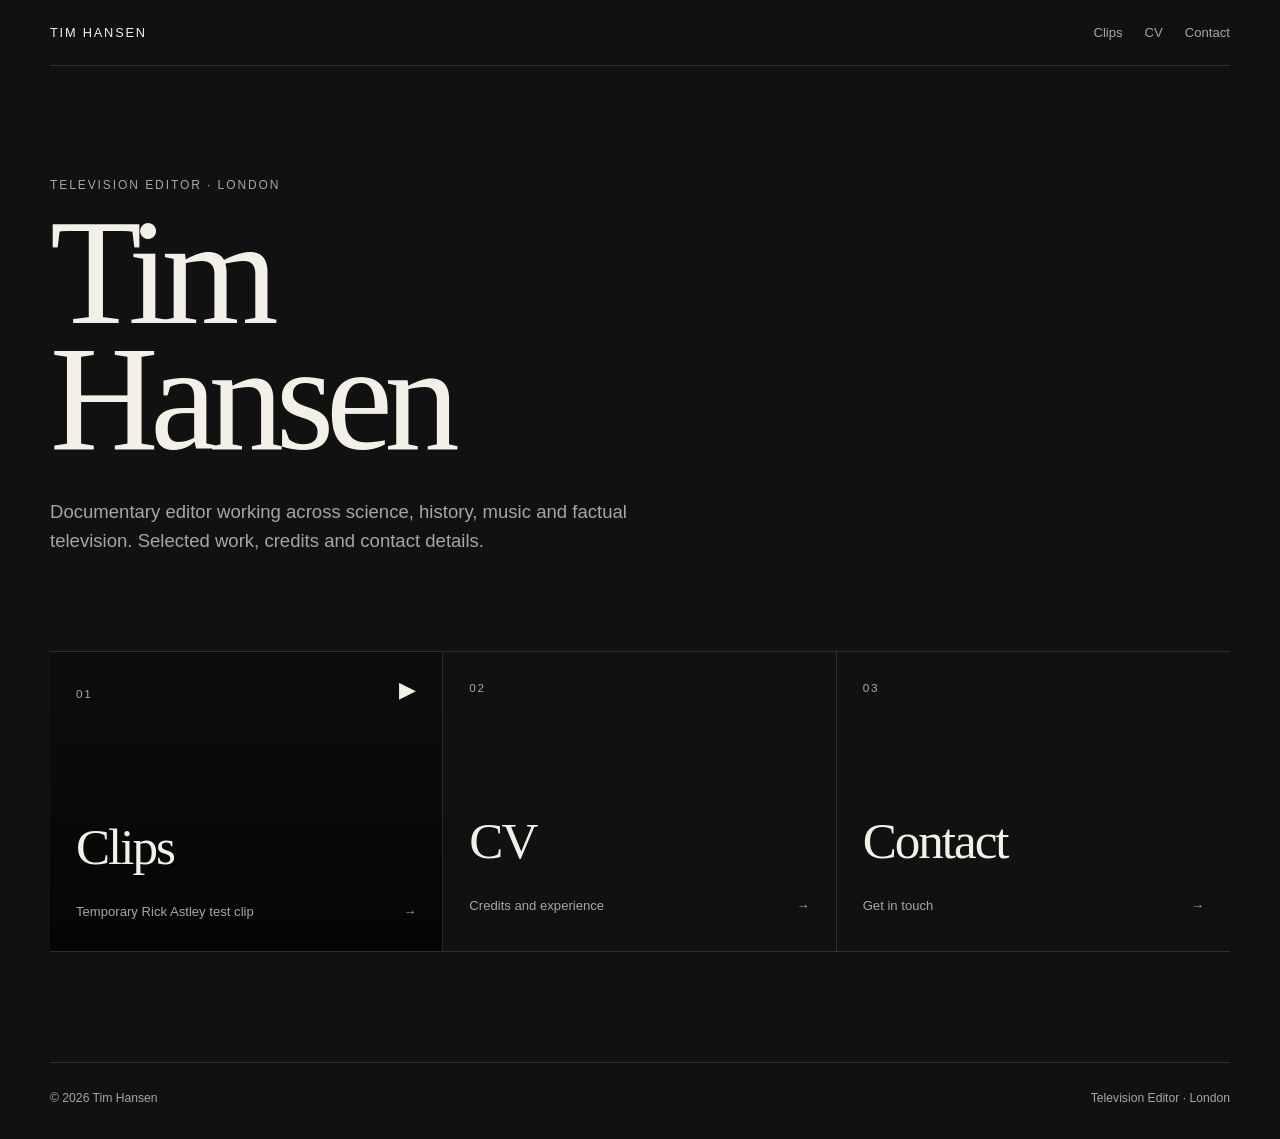
==== index.html @ 579dc51a "Update index.html" ====
<!DOCTYPE html>
<html lang="en">
<head>
  <meta charset="UTF-8" />
  <meta name="viewport" content="width=device-width, initial-scale=1.0" />
  <meta name="description" content="Tim Hansen — Television Editor based in London." />
  <title>Tim Hansen — Television Editor</title>

  <style>
    :root {
      --bg: #111;
      --panel: #171717;
      --text: #f3f0e8;
      --muted: #a9a69f;
      --line: rgba(255, 255, 255, 0.13);
      --width: 1180px;
    }

    * { box-sizing: border-box; }

    body {
      margin: 0;
      min-height: 100vh;
      background: var(--bg);
      color: var(--text);
      font-family: Arial, Helvetica, sans-serif;
      -webkit-font-smoothing: antialiased;
    }

    body.modal-open { overflow: hidden; }

    a,
    button {
      color: inherit;
      font: inherit;
    }

    .shell {
      width: min(calc(100% - 40px), var(--width));
      margin: 0 auto;
    }

    .header {
      display: flex;
      justify-content: space-between;
      align-items: center;
      padding: 25px 0;
      border-bottom: 1px solid var(--line);
    }

    .brand,
    .header a {
      text-decoration: none;
    }

    .brand {
      font-size: 0.8rem;
      letter-spacing: 0.14em;
      text-transform: uppercase;
    }

    .header-nav {
      display: flex;
      gap: 22px;
      color: var(--muted);
      font-size: 0.82rem;
    }

    .header-nav button {
      padding: 0;
      border: 0;
      background: transparent;
      color: inherit;
      cursor: pointer;
    }

    .header-nav a:hover,
    .header-nav button:hover {
      color: var(--text);
    }

    .hero {
      padding: 112px 0 95px;
    }

    .eyebrow {
      margin: 0 0 18px;
      color: var(--muted);
      font-size: 0.75rem;
      letter-spacing: 0.16em;
      text-transform: uppercase;
    }

    h1 {
      margin: 0;
      max-width: 950px;
      font-family: Georgia, "Times New Roman", serif;
      font-size: clamp(4.5rem, 12vw, 9.4rem);
      font-weight: 400;
      line-height: 0.84;
      letter-spacing: -0.055em;
    }

    .intro {
      max-width: 650px;
      margin: 34px 0 0;
      color: var(--muted);
      font-size: clamp(1rem, 1.45vw, 1.18rem);
      line-height: 1.6;
    }

    .cards {
      display: grid;
      grid-template-columns: repeat(3, minmax(0, 1fr));
      border-top: 1px solid var(--line);
      margin-bottom: 110px;
    }

    .card {
      display: block;
      width: 100%;
      min-height: 300px;
      padding: 26px;
      border: 0;
      border-right: 1px solid var(--line);
      border-bottom: 1px solid var(--line);
      background: transparent;
      color: var(--text);
      cursor: pointer;
      text-align: left;
      text-decoration: none;
      transition: background 0.18s ease;
    }

    .card:last-child { border-right: 0; }
    .card:hover { background: var(--panel); }

    .clip-card {
      position: relative;
      overflow: hidden;
      background:
        linear-gradient(rgba(0,0,0,.22), rgba(0,0,0,.72)),
        url("https://img.youtube.com/vi/dQw4w9WgXcQ/hqdefault.jpg") center/cover no-repeat;
    }

    .clip-card::after {
      content: "▶";
      position: absolute;
      top: 24px;
      right: 26px;
      font-size: 1.4rem;
    }

    .card-number {
      position: relative;
      z-index: 1;
      color: var(--muted);
      font-size: 0.74rem;
      letter-spacing: 0.14em;
    }

    .card-title {
      position: relative;
      z-index: 1;
      display: block;
      margin-top: 115px;
      font-family: Georgia, "Times New Roman", serif;
      font-size: clamp(2rem, 4vw, 3.5rem);
      font-weight: 400;
      letter-spacing: -0.04em;
    }

    .card-meta {
      position: relative;
      z-index: 1;
      display: flex;
      justify-content: space-between;
      gap: 20px;
      margin-top: 28px;
      color: var(--muted);
      font-size: 0.82rem;
    }

    .arrow { transition: transform 0.18s ease; }
    .card:hover .arrow { transform: translateX(5px); }

    .footer {
      display: flex;
      justify-content: space-between;
      gap: 20px;
      padding: 28px 0 34px;
      border-top: 1px solid var(--line);
      color: var(--muted);
      font-size: 0.76rem;
    }

    .video-modal {
      position: fixed;
      inset: 0;
      z-index: 9999;
      display: grid;
      place-items: center;
      padding: 26px;
      background: rgba(0, 0, 0, 0.94);
      opacity: 0;
      visibility: hidden;
      pointer-events: none;
      transition: opacity 0.22s ease, visibility 0.22s ease;
    }

    .video-modal.is-open {
      opacity: 1;
      visibility: visible;
      pointer-events: auto;
    }

    .video-modal__inner {
      width: min(1100px, 100%);
      transform: translateY(14px) scale(0.985);
      transition: transform 0.22s ease;
    }

    .video-modal.is-open .video-modal__inner {
      transform: translateY(0) scale(1);
    }

    .modal-bar {
      display: flex;
      justify-content: space-between;
      align-items: center;
      gap: 20px;
      margin-bottom: 14px;
    }

    .modal-title {
      margin: 0;
      font-size: 0.82rem;
      font-weight: 400;
      letter-spacing: 0.09em;
      text-transform: uppercase;
    }

    .modal-close {
      border: 0;
      background: transparent;
      color: var(--text);
      cursor: pointer;
      font-size: 0.82rem;
    }

    .video-frame {
      position: relative;
      width: 100%;
      aspect-ratio: 16 / 9;
      overflow: hidden;
      background: #000;
    }

    .video-frame iframe {
      position: absolute;
      inset: 0;
      width: 100%;
      height: 100%;
      border: 0;
    }

    @media (max-width: 760px) {
      .hero { padding: 82px 0 72px; }
      .cards { grid-template-columns: 1fr; }
      .card,
      .card:last-child { border-right: 0; }
      .card { min-height: 240px; }
      .card-title { margin-top: 72px; }
    }

    @media (max-width: 520px) {
      .shell { width: min(calc(100% - 28px), var(--width)); }
      .header { align-items: flex-start; }
      .header-nav { gap: 14px; }
      .footer { display: block; }
      .footer span:last-child {
        display: block;
        margin-top: 8px;
      }
      .video-modal { padding: 14px; }
    }
  </style>
</head>

<body>
  <div class="shell">
    <header class="header">
      <a class="brand" href="index.html">Tim Hansen</a>

      <nav class="header-nav" aria-label="Primary navigation">
        <button class="js-open-video" type="button">Clips</button>
        <a href="Editor_Tim_Hansen_CV_JUL2026" target="_blank" rel="noopener">CV</a>
        <a href="mailto:hello@timhansen.co.uk">Contact</a>
      </nav>
    </header>

    <main>
      <section class="hero">
        <p class="eyebrow">Television Editor · London</p>
        <h1>Tim<br>Hansen</h1>
        <p class="intro">
          Documentary editor working across science, history, music and factual television.
          Selected work, credits and contact details.
        </p>
      </section>

      <section class="cards" aria-label="Portfolio navigation">
        <button class="card clip-card js-open-video" type="button">
          <span class="card-number">01</span>
          <span class="card-title">Clips</span>
          <span class="card-meta">
            <span>Temporary Rick Astley test clip</span>
            <span class="arrow" aria-hidden="true">→</span>
          </span>
        </button>

        <a
          class="card"
          href="Editor_Tim_Hansen_CV_JUL2026"
          target="_blank"
          rel="noopener"
        >
          <span class="card-number">02</span>
          <span class="card-title">CV</span>
          <span class="card-meta">
            <span>Credits and experience</span>
            <span class="arrow" aria-hidden="true">→</span>
          </span>
        </a>

        <a class="card" href="mailto:hello@timhansen.co.uk">
          <span class="card-number">03</span>
          <span class="card-title">Contact</span>
          <span class="card-meta">
            <span>Get in touch</span>
            <span class="arrow" aria-hidden="true">→</span>
          </span>
        </a>
      </section>
    </main>

    <footer class="footer">
      <span>© <span id="year"></span> Tim Hansen</span>
      <span>Television Editor · London</span>
    </footer>
  </div>

  <div
    class="video-modal"
    id="video-modal"
    role="dialog"
    aria-modal="true"
    aria-labelledby="video-modal-title"
    aria-hidden="true"
  >
    <div class="video-modal__inner">
      <div class="modal-bar">
        <p class="modal-title" id="video-modal-title">Temporary Rick Astley test clip</p>
        <button class="modal-close" id="modal-close" type="button">Close ×</button>
      </div>

      <div class="video-frame" id="video-frame"></div>
    </div>
  </div>

  <script>
    const modal = document.getElementById("video-modal");
    const videoFrame = document.getElementById("video-frame");
    const closeButton = document.getElementById("modal-close");
    const openButtons = document.querySelectorAll(".js-open-video");

    function openVideo() {
      videoFrame.innerHTML = `
        <iframe
          src="https://www.youtube.com/embed/dQw4w9WgXcQ?autoplay=1&rel=0"
          title="Temporary Rick Astley test clip"
          allow="accelerometer; autoplay; clipboard-write; encrypted-media; gyroscope; picture-in-picture; web-share"
          allowfullscreen>
        </iframe>
      `;

      modal.classList.add("is-open");
      modal.setAttribute("aria-hidden", "false");
      document.body.classList.add("modal-open");
    }

    function closeVideo() {
      modal.classList.remove("is-open");
      modal.setAttribute("aria-hidden", "true");
      document.body.classList.remove("modal-open");
      videoFrame.innerHTML = "";
    }

    openButtons.forEach((button) => {
      button.addEventListener("click", openVideo);
    });

    closeButton.addEventListener("click", closeVideo);

    modal.addEventListener("click", (event) => {
      if (event.target === modal) {
        closeVideo();
      }
    });

    document.addEventListener("keydown", (event) => {
      if (event.key === "Escape") {
        closeVideo();
      }
    });

    document.getElementById("year").textContent = new Date().getFullYear();
  </script>
</body>
</html>
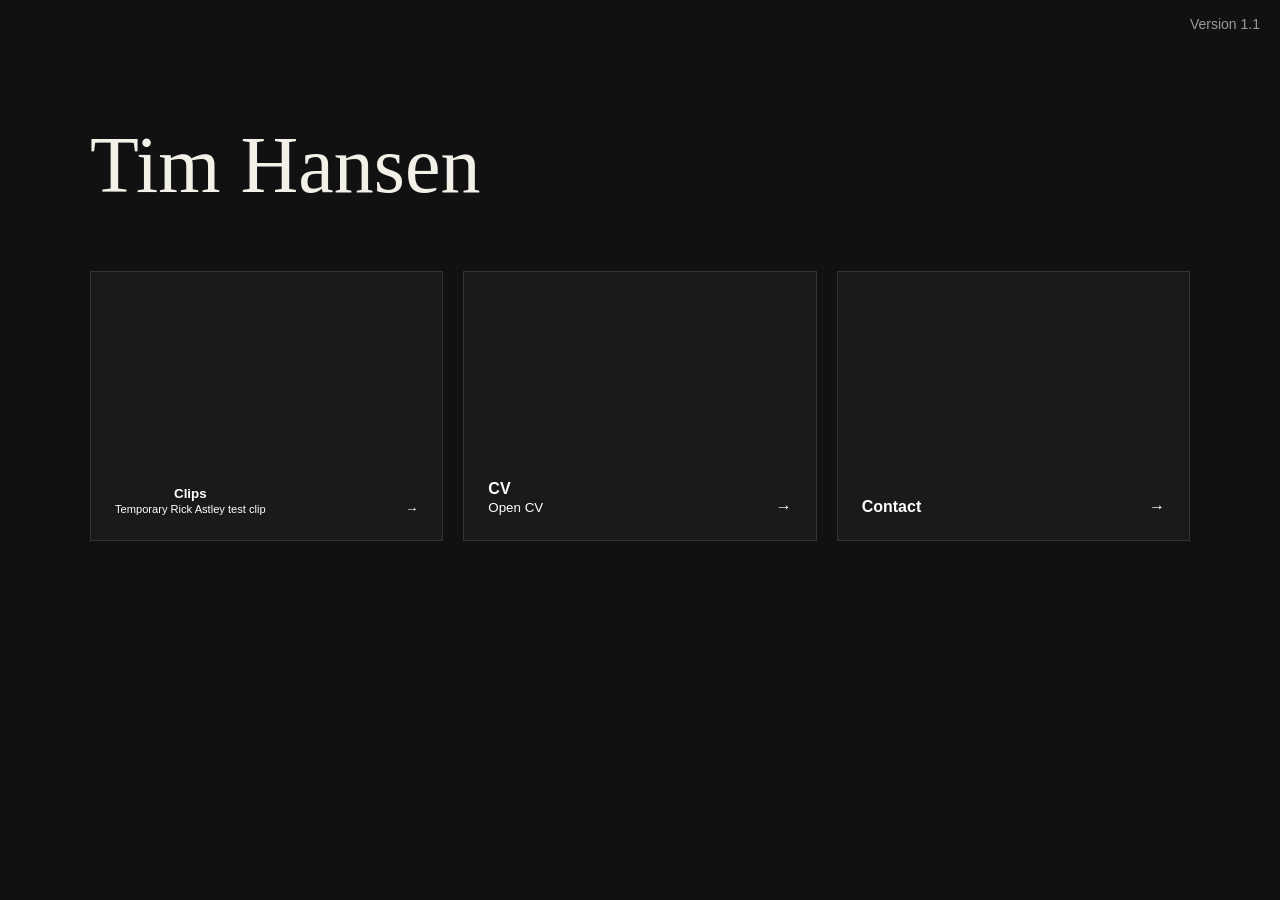
==== commit ef96e056: "Update index.html" ====
--- a/index.html
+++ b/index.html
@@ -1,420 +1,65 @@
 <!DOCTYPE html>
 <html lang="en">
 <head>
-  <meta charset="UTF-8" />
-  <meta name="viewport" content="width=device-width, initial-scale=1.0" />
-  <meta name="description" content="Tim Hansen — Television Editor based in London." />
-  <title>Tim Hansen — Television Editor</title>
+<meta charset="UTF-8">
+<meta name="viewport" content="width=device-width, initial-scale=1.0">
+<title>Tim Hansen</title>
+<style>
+body{margin:0;background:#111;color:#f3f0e8;font-family:Arial,sans-serif}
+.wrap{max-width:1100px;margin:auto;padding:40px}
+.version{position:fixed;top:16px;right:20px;color:#999;font-size:14px}
+h1{font:400 5rem Georgia,serif;margin:80px 0 20px}
+.cards{display:grid;grid-template-columns:repeat(3,1fr);gap:20px;margin-top:60px}
+.card{display:flex;align-items:end;justify-content:space-between;min-height:220px;padding:24px;
+border:1px solid #333;text-decoration:none;color:white;background:#1a1a1a}
+button.card{width:100%;cursor:pointer}
+.modal{display:none;position:fixed;inset:0;background:rgba(0,0,0,.9);padding:40px}
+.modal.show{display:flex;align-items:center;justify-content:center}
+.modal iframe{width:min(1000px,90vw);aspect-ratio:16/9;border:0}
+.close{position:absolute;top:20px;right:30px;color:white;font-size:18px;cursor:pointer}
+</style>
+</head>
+<body>
+<div class="version">Version 1.1</div>
 
-  <style>
-    :root {
-      --bg: #111;
-      --panel: #171717;
-      --text: #f3f0e8;
-      --muted: #a9a69f;
-      --line: rgba(255, 255, 255, 0.13);
-      --width: 1180px;
-    }
+<div class="wrap">
+<h1>Tim Hansen</h1>
 
-    * { box-sizing: border-box; }
+<div class="cards">
+<button class="card" onclick="openClip()">
+<div><strong>Clips</strong><br><small>Temporary Rick Astley test clip</small></div>
+<div>→</div>
+</button>
 
-    body {
-      margin: 0;
-      min-height: 100vh;
-      background: var(--bg);
-      color: var(--text);
-      font-family: Arial, Helvetica, sans-serif;
-      -webkit-font-smoothing: antialiased;
-    }
+<a class="card" href="Editor_Tim_Hansen_CV_JUL2026" target="_blank">
+<div><strong>CV</strong><br><small>Open CV</small></div>
+<div>→</div>
+</a>
 
-    body.modal-open { overflow: hidden; }
+<a class="card" href="mailto:hello@timhansen.co.uk">
+<div><strong>Contact</strong></div>
+<div>→</div>
+</a>
+</div>
+</div>
 
-    a,
-    button {
-      color: inherit;
-      font: inherit;
-    }
+<div id="modal" class="modal">
+<div class="close" onclick="closeClip()">✕ Close</div>
+<iframe id="player"
+src=""
+allow="autoplay; encrypted-media; picture-in-picture"
+allowfullscreen></iframe>
+</div>
 
-    .shell {
-      width: min(calc(100% - 40px), var(--width));
-      margin: 0 auto;
-    }
-
-    .header {
-      display: flex;
-      justify-content: space-between;
-      align-items: center;
-      padding: 25px 0;
-      border-bottom: 1px solid var(--line);
-    }
-
-    .brand,
-    .header a {
-      text-decoration: none;
-    }
-
-    .brand {
-      font-size: 0.8rem;
-      letter-spacing: 0.14em;
-      text-transform: uppercase;
-    }
-
-    .header-nav {
-      display: flex;
-      gap: 22px;
-      color: var(--muted);
-      font-size: 0.82rem;
-    }
-
-    .header-nav button {
-      padding: 0;
-      border: 0;
-      background: transparent;
-      color: inherit;
-      cursor: pointer;
-    }
-
-    .header-nav a:hover,
-    .header-nav button:hover {
-      color: var(--text);
-    }
-
-    .hero {
-      padding: 112px 0 95px;
-    }
-
-    .eyebrow {
-      margin: 0 0 18px;
-      color: var(--muted);
-      font-size: 0.75rem;
-      letter-spacing: 0.16em;
-      text-transform: uppercase;
-    }
-
-    h1 {
-      margin: 0;
-      max-width: 950px;
-      font-family: Georgia, "Times New Roman", serif;
-      font-size: clamp(4.5rem, 12vw, 9.4rem);
-      font-weight: 400;
-      line-height: 0.84;
-      letter-spacing: -0.055em;
-    }
-
-    .intro {
-      max-width: 650px;
-      margin: 34px 0 0;
-      color: var(--muted);
-      font-size: clamp(1rem, 1.45vw, 1.18rem);
-      line-height: 1.6;
-    }
-
-    .cards {
-      display: grid;
-      grid-template-columns: repeat(3, minmax(0, 1fr));
-      border-top: 1px solid var(--line);
-      margin-bottom: 110px;
-    }
-
-    .card {
-      display: block;
-      width: 100%;
-      min-height: 300px;
-      padding: 26px;
-      border: 0;
-      border-right: 1px solid var(--line);
-      border-bottom: 1px solid var(--line);
-      background: transparent;
-      color: var(--text);
-      cursor: pointer;
-      text-align: left;
-      text-decoration: none;
-      transition: background 0.18s ease;
-    }
-
-    .card:last-child { border-right: 0; }
-    .card:hover { background: var(--panel); }
-
-    .clip-card {
-      position: relative;
-      overflow: hidden;
-      background:
-        linear-gradient(rgba(0,0,0,.22), rgba(0,0,0,.72)),
-        url("https://img.youtube.com/vi/dQw4w9WgXcQ/hqdefault.jpg") center/cover no-repeat;
-    }
-
-    .clip-card::after {
-      content: "▶";
-      position: absolute;
-      top: 24px;
-      right: 26px;
-      font-size: 1.4rem;
-    }
-
-    .card-number {
-      position: relative;
-      z-index: 1;
-      color: var(--muted);
-      font-size: 0.74rem;
-      letter-spacing: 0.14em;
-    }
-
-    .card-title {
-      position: relative;
-      z-index: 1;
-      display: block;
-      margin-top: 115px;
-      font-family: Georgia, "Times New Roman", serif;
-      font-size: clamp(2rem, 4vw, 3.5rem);
-      font-weight: 400;
-      letter-spacing: -0.04em;
-    }
-
-    .card-meta {
-      position: relative;
-      z-index: 1;
-      display: flex;
-      justify-content: space-between;
-      gap: 20px;
-      margin-top: 28px;
-      color: var(--muted);
-      font-size: 0.82rem;
-    }
-
-    .arrow { transition: transform 0.18s ease; }
-    .card:hover .arrow { transform: translateX(5px); }
-
-    .footer {
-      display: flex;
-      justify-content: space-between;
-      gap: 20px;
-      padding: 28px 0 34px;
-      border-top: 1px solid var(--line);
-      color: var(--muted);
-      font-size: 0.76rem;
-    }
-
-    .video-modal {
-      position: fixed;
-      inset: 0;
-      z-index: 9999;
-      display: grid;
-      place-items: center;
-      padding: 26px;
-      background: rgba(0, 0, 0, 0.94);
-      opacity: 0;
-      visibility: hidden;
-      pointer-events: none;
-      transition: opacity 0.22s ease, visibility 0.22s ease;
-    }
-
-    .video-modal.is-open {
-      opacity: 1;
-      visibility: visible;
-      pointer-events: auto;
-    }
-
-    .video-modal__inner {
-      width: min(1100px, 100%);
-      transform: translateY(14px) scale(0.985);
-      transition: transform 0.22s ease;
-    }
-
-    .video-modal.is-open .video-modal__inner {
-      transform: translateY(0) scale(1);
-    }
-
-    .modal-bar {
-      display: flex;
-      justify-content: space-between;
-      align-items: center;
-      gap: 20px;
-      margin-bottom: 14px;
-    }
-
-    .modal-title {
-      margin: 0;
-      font-size: 0.82rem;
-      font-weight: 400;
-      letter-spacing: 0.09em;
-      text-transform: uppercase;
-    }
-
-    .modal-close {
-      border: 0;
-      background: transparent;
-      color: var(--text);
-      cursor: pointer;
-      font-size: 0.82rem;
-    }
-
-    .video-frame {
-      position: relative;
-      width: 100%;
-      aspect-ratio: 16 / 9;
-      overflow: hidden;
-      background: #000;
-    }
-
-    .video-frame iframe {
-      position: absolute;
-      inset: 0;
-      width: 100%;
-      height: 100%;
-      border: 0;
-    }
-
-    @media (max-width: 760px) {
-      .hero { padding: 82px 0 72px; }
-      .cards { grid-template-columns: 1fr; }
-      .card,
-      .card:last-child { border-right: 0; }
-      .card { min-height: 240px; }
-      .card-title { margin-top: 72px; }
-    }
-
-    @media (max-width: 520px) {
-      .shell { width: min(calc(100% - 28px), var(--width)); }
-      .header { align-items: flex-start; }
-      .header-nav { gap: 14px; }
-      .footer { display: block; }
-      .footer span:last-child {
-        display: block;
-        margin-top: 8px;
-      }
-      .video-modal { padding: 14px; }
-    }
-  </style>
-</head>
-
-<body>
-  <div class="shell">
-    <header class="header">
-      <a class="brand" href="index.html">Tim Hansen</a>
-
-      <nav class="header-nav" aria-label="Primary navigation">
-        <button class="js-open-video" type="button">Clips</button>
-        <a href="Editor_Tim_Hansen_CV_JUL2026" target="_blank" rel="noopener">CV</a>
-        <a href="mailto:hello@timhansen.co.uk">Contact</a>
-      </nav>
-    </header>
-
-    <main>
-      <section class="hero">
-        <p class="eyebrow">Television Editor · London</p>
-        <h1>Tim<br>Hansen</h1>
-        <p class="intro">
-          Documentary editor working across science, history, music and factual television.
-          Selected work, credits and contact details.
-        </p>
-      </section>
-
-      <section class="cards" aria-label="Portfolio navigation">
-        <button class="card clip-card js-open-video" type="button">
-          <span class="card-number">01</span>
-          <span class="card-title">Clips</span>
-          <span class="card-meta">
-            <span>Temporary Rick Astley test clip</span>
-            <span class="arrow" aria-hidden="true">→</span>
-          </span>
-        </button>
-
-        <a
-          class="card"
-          href="Editor_Tim_Hansen_CV_JUL2026"
-          target="_blank"
-          rel="noopener"
-        >
-          <span class="card-number">02</span>
-          <span class="card-title">CV</span>
-          <span class="card-meta">
-            <span>Credits and experience</span>
-            <span class="arrow" aria-hidden="true">→</span>
-          </span>
-        </a>
-
-        <a class="card" href="mailto:hello@timhansen.co.uk">
-          <span class="card-number">03</span>
-          <span class="card-title">Contact</span>
-          <span class="card-meta">
-            <span>Get in touch</span>
-            <span class="arrow" aria-hidden="true">→</span>
-          </span>
-        </a>
-      </section>
-    </main>
-
-    <footer class="footer">
-      <span>© <span id="year"></span> Tim Hansen</span>
-      <span>Television Editor · London</span>
-    </footer>
-  </div>
-
-  <div
-    class="video-modal"
-    id="video-modal"
-    role="dialog"
-    aria-modal="true"
-    aria-labelledby="video-modal-title"
-    aria-hidden="true"
-  >
-    <div class="video-modal__inner">
-      <div class="modal-bar">
-        <p class="modal-title" id="video-modal-title">Temporary Rick Astley test clip</p>
-        <button class="modal-close" id="modal-close" type="button">Close ×</button>
-      </div>
-
-      <div class="video-frame" id="video-frame"></div>
-    </div>
-  </div>
-
-  <script>
-    const modal = document.getElementById("video-modal");
-    const videoFrame = document.getElementById("video-frame");
-    const closeButton = document.getElementById("modal-close");
-    const openButtons = document.querySelectorAll(".js-open-video");
-
-    function openVideo() {
-      videoFrame.innerHTML = `
-        <iframe
-          src="https://www.youtube.com/embed/dQw4w9WgXcQ?autoplay=1&rel=0"
-          title="Temporary Rick Astley test clip"
-          allow="accelerometer; autoplay; clipboard-write; encrypted-media; gyroscope; picture-in-picture; web-share"
-          allowfullscreen>
-        </iframe>
-      `;
-
-      modal.classList.add("is-open");
-      modal.setAttribute("aria-hidden", "false");
-      document.body.classList.add("modal-open");
-    }
-
-    function closeVideo() {
-      modal.classList.remove("is-open");
-      modal.setAttribute("aria-hidden", "true");
-      document.body.classList.remove("modal-open");
-      videoFrame.innerHTML = "";
-    }
-
-    openButtons.forEach((button) => {
-      button.addEventListener("click", openVideo);
-    });
-
-    closeButton.addEventListener("click", closeVideo);
-
-    modal.addEventListener("click", (event) => {
-      if (event.target === modal) {
-        closeVideo();
-      }
-    });
-
-    document.addEventListener("keydown", (event) => {
-      if (event.key === "Escape") {
-        closeVideo();
-      }
-    });
-
-    document.getElementById("year").textContent = new Date().getFullYear();
-  </script>
+<script>
+function openClip(){
+ document.getElementById("modal").classList.add("show");
+ document.getElementById("player").src="https://www.youtube.com/embed/dQw4w9WgXcQ?autoplay=1";
+}
+function closeClip(){
+ document.getElementById("modal").classList.remove("show");
+ document.getElementById("player").src="";
+}
+</script>
 </body>
 </html>
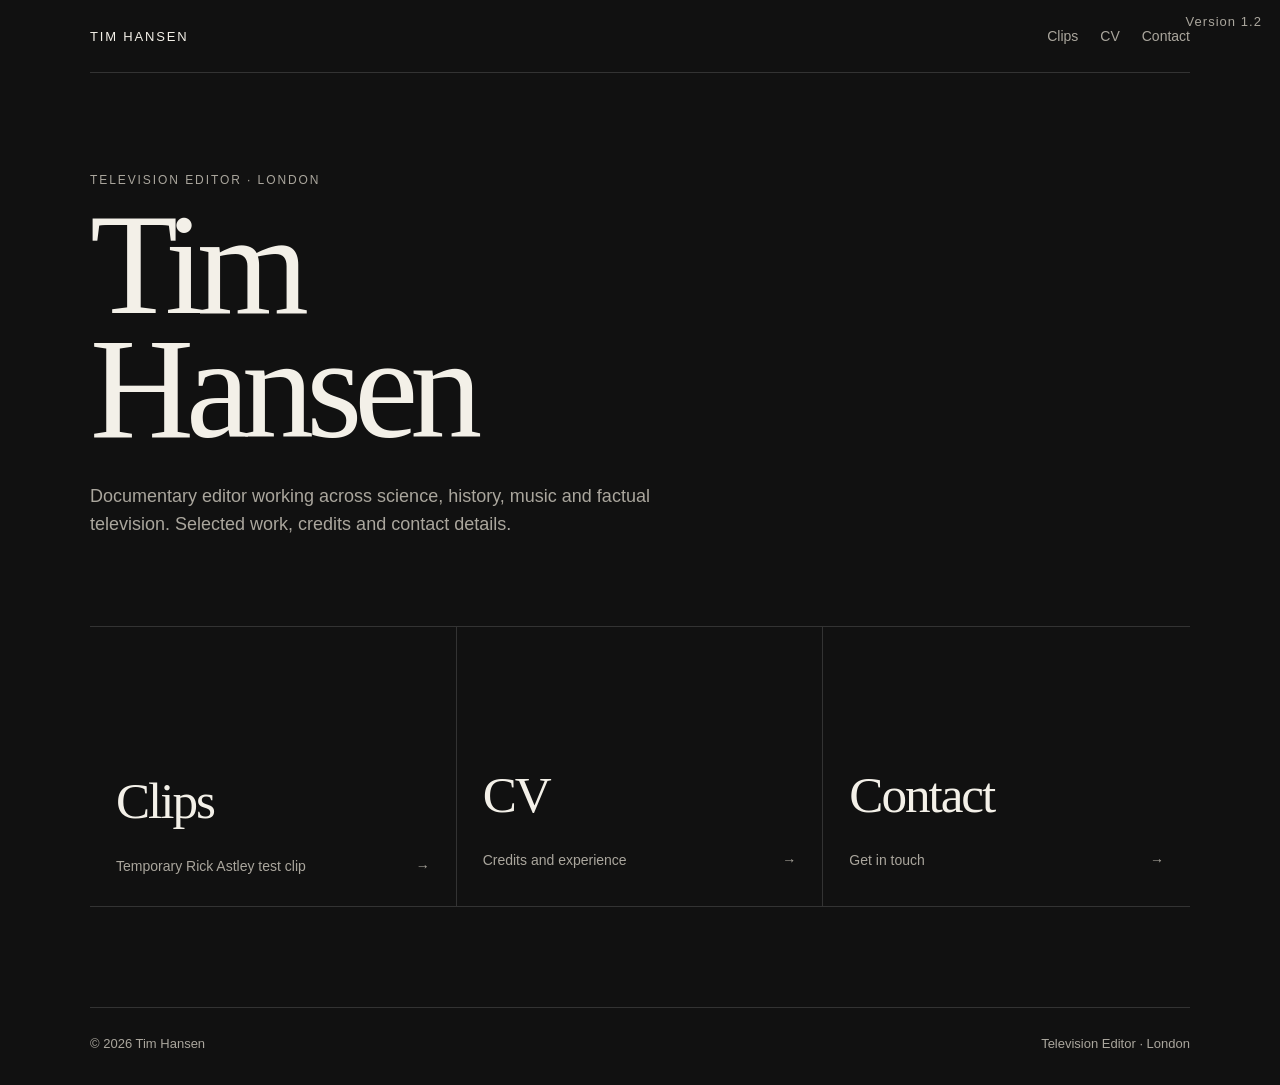
==== commit cb66d834: "Update index.html" ====
--- a/index.html
+++ b/index.html
@@ -1,65 +1,335 @@
 <!DOCTYPE html>
 <html lang="en">
 <head>
-<meta charset="UTF-8">
-<meta name="viewport" content="width=device-width, initial-scale=1.0">
-<title>Tim Hansen</title>
-<style>
-body{margin:0;background:#111;color:#f3f0e8;font-family:Arial,sans-serif}
-.wrap{max-width:1100px;margin:auto;padding:40px}
-.version{position:fixed;top:16px;right:20px;color:#999;font-size:14px}
-h1{font:400 5rem Georgia,serif;margin:80px 0 20px}
-.cards{display:grid;grid-template-columns:repeat(3,1fr);gap:20px;margin-top:60px}
-.card{display:flex;align-items:end;justify-content:space-between;min-height:220px;padding:24px;
-border:1px solid #333;text-decoration:none;color:white;background:#1a1a1a}
-button.card{width:100%;cursor:pointer}
-.modal{display:none;position:fixed;inset:0;background:rgba(0,0,0,.9);padding:40px}
-.modal.show{display:flex;align-items:center;justify-content:center}
-.modal iframe{width:min(1000px,90vw);aspect-ratio:16/9;border:0}
-.close{position:absolute;top:20px;right:30px;color:white;font-size:18px;cursor:pointer}
-</style>
+  <meta charset="UTF-8">
+  <meta name="viewport" content="width=device-width, initial-scale=1.0">
+  <meta name="description" content="Tim Hansen — Television Editor based in London.">
+  <title>Tim Hansen — Television Editor</title>
+
+  <style>
+    :root {
+      --bg: #111;
+      --panel: #181818;
+      --text: #f3f0e8;
+      --muted: #aaa69d;
+      --line: rgba(255,255,255,.14);
+      --width: 1100px;
+    }
+
+    * { box-sizing: border-box; }
+
+    body {
+      margin: 0;
+      min-height: 100vh;
+      background: var(--bg);
+      color: var(--text);
+      font-family: Arial, Helvetica, sans-serif;
+    }
+
+    body.modal-open { overflow: hidden; }
+
+    a, button {
+      color: inherit;
+      font: inherit;
+    }
+
+    .wrap {
+      width: min(calc(100% - 40px), var(--width));
+      margin: 0 auto;
+    }
+
+    .version {
+      position: fixed;
+      top: 14px;
+      right: 18px;
+      z-index: 20;
+      color: var(--muted);
+      font-size: 13px;
+      letter-spacing: .08em;
+    }
+
+    header {
+      display: flex;
+      justify-content: space-between;
+      align-items: center;
+      padding: 28px 0;
+      border-bottom: 1px solid var(--line);
+    }
+
+    header a, header button {
+      text-decoration: none;
+      border: 0;
+      background: none;
+      padding: 0;
+      cursor: pointer;
+    }
+
+    .brand {
+      font-size: 13px;
+      letter-spacing: .14em;
+      text-transform: uppercase;
+    }
+
+    nav {
+      display: flex;
+      gap: 22px;
+      color: var(--muted);
+      font-size: 14px;
+    }
+
+    nav a:hover, nav button:hover { color: var(--text); }
+
+    .hero {
+      padding: 100px 0 88px;
+    }
+
+    .eyebrow {
+      margin: 0 0 16px;
+      color: var(--muted);
+      font-size: 12px;
+      letter-spacing: .16em;
+      text-transform: uppercase;
+    }
+
+    h1 {
+      margin: 0;
+      font: 400 clamp(4.5rem, 12vw, 9rem)/.86 Georgia, "Times New Roman", serif;
+      letter-spacing: -.055em;
+    }
+
+    .intro {
+      max-width: 640px;
+      margin: 32px 0 0;
+      color: var(--muted);
+      font-size: 18px;
+      line-height: 1.55;
+    }
+
+    .cards {
+      display: grid;
+      grid-template-columns: repeat(3, 1fr);
+      margin-bottom: 100px;
+      border-top: 1px solid var(--line);
+    }
+
+    .card {
+      display: block;
+      min-height: 280px;
+      padding: 26px;
+      border: 0;
+      border-right: 1px solid var(--line);
+      border-bottom: 1px solid var(--line);
+      background: transparent;
+      text-align: left;
+      text-decoration: none;
+      cursor: pointer;
+      transition: background .2s ease;
+    }
+
+    .card:last-child { border-right: 0; }
+    .card:hover { background: var(--panel); }
+
+    .card-title {
+      display: block;
+      margin-top: 112px;
+      font: 400 clamp(2rem, 4vw, 3.4rem) Georgia, "Times New Roman", serif;
+      letter-spacing: -.04em;
+    }
+
+    .card-meta {
+      display: flex;
+      justify-content: space-between;
+      gap: 20px;
+      margin-top: 28px;
+      color: var(--muted);
+      font-size: 14px;
+    }
+
+    footer {
+      display: flex;
+      justify-content: space-between;
+      padding: 28px 0 34px;
+      border-top: 1px solid var(--line);
+      color: var(--muted);
+      font-size: 13px;
+    }
+
+    .modal {
+      position: fixed;
+      inset: 0;
+      z-index: 9999;
+      display: none;
+      align-items: center;
+      justify-content: center;
+      padding: 24px;
+      background: rgba(0,0,0,.94);
+    }
+
+    .modal.show { display: flex; }
+
+    .modal-inner {
+      width: min(1100px, 100%);
+    }
+
+    .modal-top {
+      display: flex;
+      justify-content: space-between;
+      align-items: center;
+      margin-bottom: 14px;
+    }
+
+    .modal-title {
+      margin: 0;
+      font-size: 13px;
+      letter-spacing: .1em;
+      text-transform: uppercase;
+    }
+
+    .back-button {
+      border: 1px solid var(--line);
+      background: transparent;
+      padding: 10px 14px;
+      cursor: pointer;
+    }
+
+    .back-button:hover { background: var(--panel); }
+
+    .video-frame {
+      position: relative;
+      width: 100%;
+      aspect-ratio: 16 / 9;
+      background: #000;
+    }
+
+    .video-frame iframe {
+      position: absolute;
+      inset: 0;
+      width: 100%;
+      height: 100%;
+      border: 0;
+    }
+
+    @media (max-width: 760px) {
+      .cards { grid-template-columns: 1fr; }
+      .card, .card:last-child { border-right: 0; }
+      .hero { padding: 80px 0 65px; }
+      .card { min-height: 220px; }
+      .card-title { margin-top: 70px; }
+    }
+  </style>
 </head>
+
 <body>
-<div class="version">Version 1.1</div>
-
-<div class="wrap">
-<h1>Tim Hansen</h1>
-
-<div class="cards">
-<button class="card" onclick="openClip()">
-<div><strong>Clips</strong><br><small>Temporary Rick Astley test clip</small></div>
-<div>→</div>
-</button>
-
-<a class="card" href="Editor_Tim_Hansen_CV_JUL2026" target="_blank">
-<div><strong>CV</strong><br><small>Open CV</small></div>
-<div>→</div>
-</a>
-
-<a class="card" href="mailto:hello@timhansen.co.uk">
-<div><strong>Contact</strong></div>
-<div>→</div>
-</a>
-</div>
-</div>
-
-<div id="modal" class="modal">
-<div class="close" onclick="closeClip()">✕ Close</div>
-<iframe id="player"
-src=""
-allow="autoplay; encrypted-media; picture-in-picture"
-allowfullscreen></iframe>
-</div>
-
-<script>
-function openClip(){
- document.getElementById("modal").classList.add("show");
- document.getElementById("player").src="https://www.youtube.com/embed/dQw4w9WgXcQ?autoplay=1";
-}
-function closeClip(){
- document.getElementById("modal").classList.remove("show");
- document.getElementById("player").src="";
-}
-</script>
+  <div class="version">Version 1.2</div>
+
+  <div class="wrap">
+    <header>
+      <a class="brand" href="./">Tim Hansen</a>
+
+      <nav aria-label="Primary navigation">
+        <button type="button" class="open-clip">Clips</button>
+        <a href="Editor_Tim_Hansen_CV_JUL2026.pdf" target="_blank" rel="noopener">CV</a>
+        <a href="mailto:hello@timhansen.co.uk">Contact</a>
+      </nav>
+    </header>
+
+    <main>
+      <section class="hero">
+        <p class="eyebrow">Television Editor · London</p>
+        <h1>Tim<br>Hansen</h1>
+        <p class="intro">
+          Documentary editor working across science, history, music and factual television.
+          Selected work, credits and contact details.
+        </p>
+      </section>
+
+      <section class="cards" aria-label="Portfolio navigation">
+        <button type="button" class="card open-clip">
+          <span class="card-title">Clips</span>
+          <span class="card-meta">
+            <span>Temporary Rick Astley test clip</span>
+            <span>→</span>
+          </span>
+        </button>
+
+        <a class="card" href="Editor_Tim_Hansen_CV_JUL2026.pdf" target="_blank" rel="noopener">
+          <span class="card-title">CV</span>
+          <span class="card-meta">
+            <span>Credits and experience</span>
+            <span>→</span>
+          </span>
+        </a>
+
+        <a class="card" href="mailto:hello@timhansen.co.uk">
+          <span class="card-title">Contact</span>
+          <span class="card-meta">
+            <span>Get in touch</span>
+            <span>→</span>
+          </span>
+        </a>
+      </section>
+    </main>
+
+    <footer>
+      <span>© <span id="year"></span> Tim Hansen</span>
+      <span>Television Editor · London</span>
+    </footer>
+  </div>
+
+  <div class="modal" id="clip-modal" role="dialog" aria-modal="true" aria-hidden="true">
+    <div class="modal-inner">
+      <div class="modal-top">
+        <p class="modal-title">Temporary Rick Astley test clip</p>
+        <button type="button" class="back-button" id="close-clip">← Back to site</button>
+      </div>
+
+      <div class="video-frame" id="video-frame"></div>
+    </div>
+  </div>
+
+  <script>
+    const modal = document.getElementById("clip-modal");
+    const videoFrame = document.getElementById("video-frame");
+    const closeButton = document.getElementById("close-clip");
+    const openButtons = document.querySelectorAll(".open-clip");
+
+    function openClip() {
+      videoFrame.innerHTML = `
+        <iframe
+          src="https://www.youtube.com/embed/dQw4w9WgXcQ?autoplay=1&rel=0"
+          title="Temporary Rick Astley test clip"
+          allow="autoplay; encrypted-media; picture-in-picture"
+          allowfullscreen>
+        </iframe>
+      `;
+
+      modal.classList.add("show");
+      modal.setAttribute("aria-hidden", "false");
+      document.body.classList.add("modal-open");
+      closeButton.focus();
+    }
+
+    function closeClip() {
+      modal.classList.remove("show");
+      modal.setAttribute("aria-hidden", "true");
+      document.body.classList.remove("modal-open");
+      videoFrame.innerHTML = "";
+    }
+
+    openButtons.forEach(button => button.addEventListener("click", openClip));
+    closeButton.addEventListener("click", closeClip);
+
+    modal.addEventListener("click", event => {
+      if (event.target === modal) closeClip();
+    });
+
+    document.addEventListener("keydown", event => {
+      if (event.key === "Escape" && modal.classList.contains("show")) {
+        closeClip();
+      }
+    });
+
+    document.getElementById("year").textContent = new Date().getFullYear();
+  </script>
 </body>
 </html>
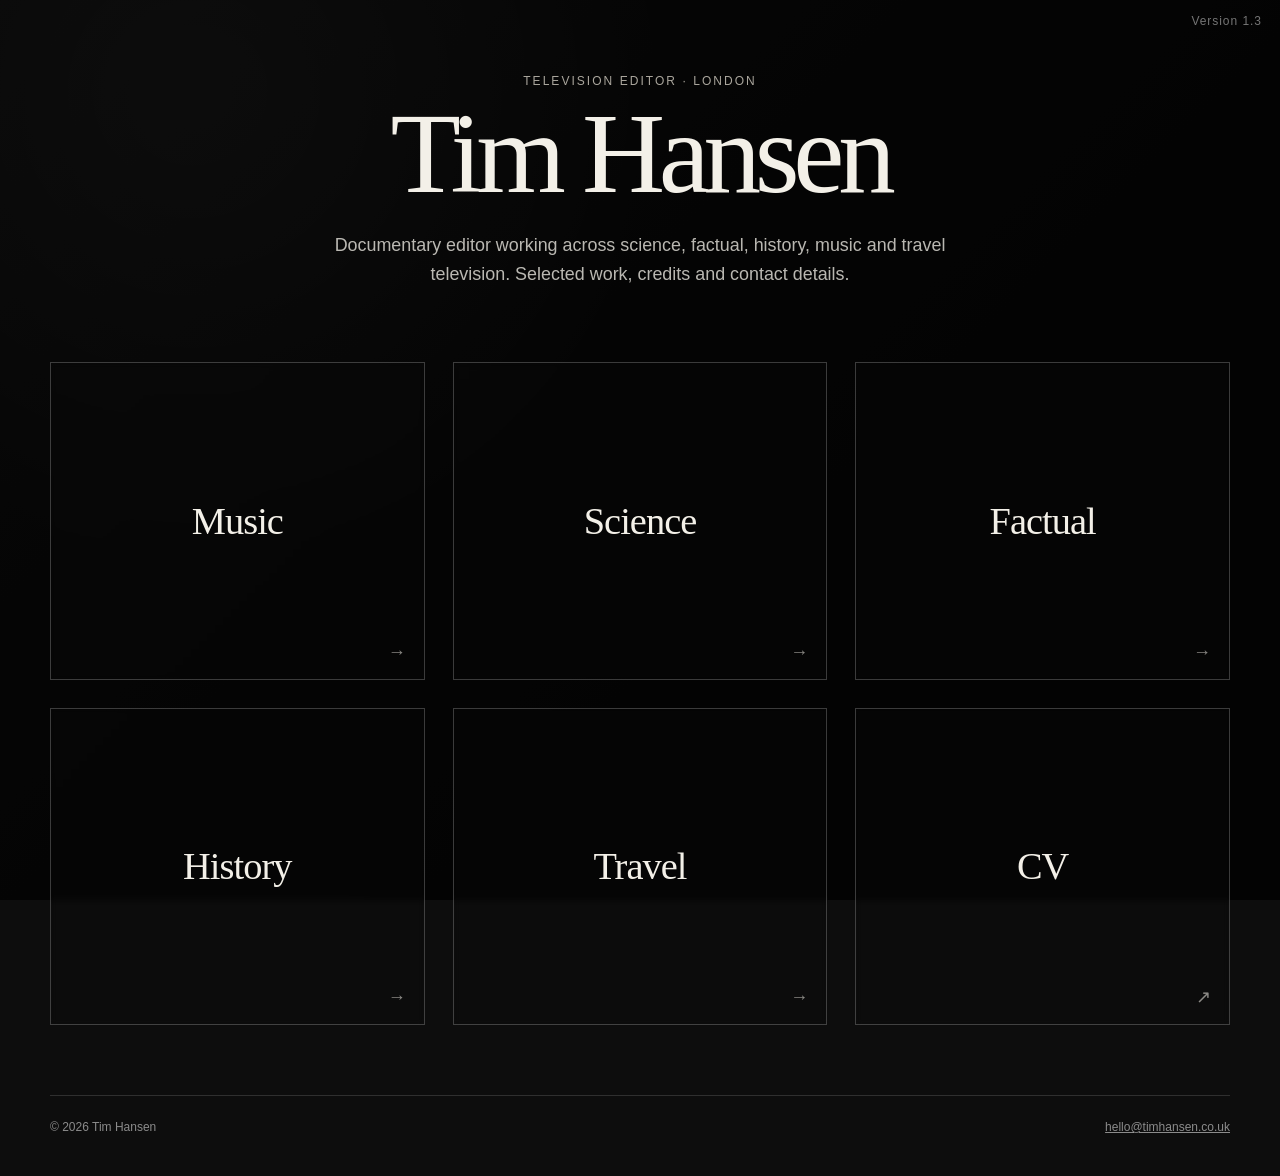
==== commit 95d8f15e: "Update index.html" ====
--- a/index.html
+++ b/index.html
@@ -1,335 +1,52 @@
 <!DOCTYPE html>
 <html lang="en">
 <head>
-  <meta charset="UTF-8">
-  <meta name="viewport" content="width=device-width, initial-scale=1.0">
-  <meta name="description" content="Tim Hansen — Television Editor based in London.">
-  <title>Tim Hansen — Television Editor</title>
-
-  <style>
-    :root {
-      --bg: #111;
-      --panel: #181818;
-      --text: #f3f0e8;
-      --muted: #aaa69d;
-      --line: rgba(255,255,255,.14);
-      --width: 1100px;
-    }
-
-    * { box-sizing: border-box; }
-
-    body {
-      margin: 0;
-      min-height: 100vh;
-      background: var(--bg);
-      color: var(--text);
-      font-family: Arial, Helvetica, sans-serif;
-    }
-
-    body.modal-open { overflow: hidden; }
-
-    a, button {
-      color: inherit;
-      font: inherit;
-    }
-
-    .wrap {
-      width: min(calc(100% - 40px), var(--width));
-      margin: 0 auto;
-    }
-
-    .version {
-      position: fixed;
-      top: 14px;
-      right: 18px;
-      z-index: 20;
-      color: var(--muted);
-      font-size: 13px;
-      letter-spacing: .08em;
-    }
-
-    header {
-      display: flex;
-      justify-content: space-between;
-      align-items: center;
-      padding: 28px 0;
-      border-bottom: 1px solid var(--line);
-    }
-
-    header a, header button {
-      text-decoration: none;
-      border: 0;
-      background: none;
-      padding: 0;
-      cursor: pointer;
-    }
-
-    .brand {
-      font-size: 13px;
-      letter-spacing: .14em;
-      text-transform: uppercase;
-    }
-
-    nav {
-      display: flex;
-      gap: 22px;
-      color: var(--muted);
-      font-size: 14px;
-    }
-
-    nav a:hover, nav button:hover { color: var(--text); }
-
-    .hero {
-      padding: 100px 0 88px;
-    }
-
-    .eyebrow {
-      margin: 0 0 16px;
-      color: var(--muted);
-      font-size: 12px;
-      letter-spacing: .16em;
-      text-transform: uppercase;
-    }
-
-    h1 {
-      margin: 0;
-      font: 400 clamp(4.5rem, 12vw, 9rem)/.86 Georgia, "Times New Roman", serif;
-      letter-spacing: -.055em;
-    }
-
-    .intro {
-      max-width: 640px;
-      margin: 32px 0 0;
-      color: var(--muted);
-      font-size: 18px;
-      line-height: 1.55;
-    }
-
-    .cards {
-      display: grid;
-      grid-template-columns: repeat(3, 1fr);
-      margin-bottom: 100px;
-      border-top: 1px solid var(--line);
-    }
-
-    .card {
-      display: block;
-      min-height: 280px;
-      padding: 26px;
-      border: 0;
-      border-right: 1px solid var(--line);
-      border-bottom: 1px solid var(--line);
-      background: transparent;
-      text-align: left;
-      text-decoration: none;
-      cursor: pointer;
-      transition: background .2s ease;
-    }
-
-    .card:last-child { border-right: 0; }
-    .card:hover { background: var(--panel); }
-
-    .card-title {
-      display: block;
-      margin-top: 112px;
-      font: 400 clamp(2rem, 4vw, 3.4rem) Georgia, "Times New Roman", serif;
-      letter-spacing: -.04em;
-    }
-
-    .card-meta {
-      display: flex;
-      justify-content: space-between;
-      gap: 20px;
-      margin-top: 28px;
-      color: var(--muted);
-      font-size: 14px;
-    }
-
-    footer {
-      display: flex;
-      justify-content: space-between;
-      padding: 28px 0 34px;
-      border-top: 1px solid var(--line);
-      color: var(--muted);
-      font-size: 13px;
-    }
-
-    .modal {
-      position: fixed;
-      inset: 0;
-      z-index: 9999;
-      display: none;
-      align-items: center;
-      justify-content: center;
-      padding: 24px;
-      background: rgba(0,0,0,.94);
-    }
-
-    .modal.show { display: flex; }
-
-    .modal-inner {
-      width: min(1100px, 100%);
-    }
-
-    .modal-top {
-      display: flex;
-      justify-content: space-between;
-      align-items: center;
-      margin-bottom: 14px;
-    }
-
-    .modal-title {
-      margin: 0;
-      font-size: 13px;
-      letter-spacing: .1em;
-      text-transform: uppercase;
-    }
-
-    .back-button {
-      border: 1px solid var(--line);
-      background: transparent;
-      padding: 10px 14px;
-      cursor: pointer;
-    }
-
-    .back-button:hover { background: var(--panel); }
-
-    .video-frame {
-      position: relative;
-      width: 100%;
-      aspect-ratio: 16 / 9;
-      background: #000;
-    }
-
-    .video-frame iframe {
-      position: absolute;
-      inset: 0;
-      width: 100%;
-      height: 100%;
-      border: 0;
-    }
-
-    @media (max-width: 760px) {
-      .cards { grid-template-columns: 1fr; }
-      .card, .card:last-child { border-right: 0; }
-      .hero { padding: 80px 0 65px; }
-      .card { min-height: 220px; }
-      .card-title { margin-top: 70px; }
-    }
-  </style>
+<meta charset="UTF-8">
+<meta name="viewport" content="width=device-width,initial-scale=1.0">
+<meta name="description" content="Tim Hansen — Documentary and Television Editor based in London.">
+<title>Tim Hansen — Television Editor</title>
+<style>
+:root{--bg:#0d0d0d;--text:#f3f0e8;--muted:#aaa69d;--line:rgba(255,255,255,.22);--tile:rgba(12,12,12,.30);--tile-hover:rgba(243,240,232,.94);--tile-hover-text:#111;--width:1180px}
+*{box-sizing:border-box}html,body{min-height:100%}body{margin:0;min-height:100vh;overflow-x:hidden;background:var(--bg);color:var(--text);font-family:Arial,Helvetica,sans-serif;-webkit-font-smoothing:antialiased}body.modal-open{overflow:hidden}a,button{color:inherit;font:inherit}button{appearance:none}
+.backgrounds,.backgrounds::after{position:fixed;inset:0;pointer-events:none}.backgrounds{z-index:-2;overflow:hidden;background:radial-gradient(circle at 15% 10%,rgba(255,255,255,.08),transparent 35%),linear-gradient(135deg,#171717,#090909 65%)}.backgrounds::after{content:"";z-index:2;background:rgba(0,0,0,.68)}.background{position:absolute;inset:-3%;opacity:0;background-position:center;background-size:cover;transform:scale(1.03);transition:opacity 1.8s ease;animation:drift 18s ease-in-out infinite alternate}.background.is-active{opacity:1}@keyframes drift{from{transform:scale(1.03)}to{transform:scale(1.09) translate3d(-1.2%,-.8%,0)}}
+.version{position:fixed;top:14px;right:18px;z-index:20;color:rgba(255,255,255,.45);font-size:12px;letter-spacing:.08em}.shell{width:min(calc(100% - 48px),var(--width));margin:0 auto;padding:74px 0 42px}.hero{width:min(660px,100%);margin:0 auto;text-align:center}.eyebrow{margin:0 0 15px;color:var(--muted);font-size:12px;letter-spacing:.17em;text-transform:uppercase}h1{margin:0;font:400 clamp(4.2rem,9vw,7.4rem)/.88 Georgia,"Times New Roman",serif;letter-spacing:-.055em}.intro{max-width:620px;margin:27px auto 0;color:rgba(243,240,232,.76);font-size:clamp(1rem,1.4vw,1.15rem);line-height:1.58}
+.tiles{display:grid;grid-template-columns:repeat(3,minmax(0,1fr));gap:28px;margin:74px auto 0}.tile{position:relative;display:grid;place-items:center;aspect-ratio:1.18/1;min-height:235px;padding:28px;border:1px solid var(--line);background:var(--tile);color:var(--text);text-align:center;text-decoration:none;cursor:pointer;backdrop-filter:blur(3px);-webkit-backdrop-filter:blur(3px);transition:background .22s ease,color .22s ease,border-color .22s ease,transform .22s ease}.tile:hover,.tile:focus-visible{border-color:var(--text);background:var(--tile-hover);color:var(--tile-hover-text);transform:translateY(-4px);outline:none}.tile-label{font:400 clamp(1.8rem,3vw,3rem)/1 Georgia,"Times New Roman",serif;letter-spacing:-.025em}.tile-arrow{position:absolute;right:18px;bottom:16px;font-size:18px;opacity:.55;transition:transform .2s ease}.tile:hover .tile-arrow,.tile:focus-visible .tile-arrow{transform:translateX(4px);opacity:1}
+.footer{display:flex;justify-content:space-between;gap:24px;margin-top:70px;padding-top:24px;border-top:1px solid rgba(255,255,255,.14);color:rgba(255,255,255,.52);font-size:12px}.footer a{color:inherit}
+.modal{position:fixed;inset:0;z-index:9999;display:grid;place-items:center;padding:24px;background:rgba(0,0,0,.96);opacity:0;visibility:hidden;pointer-events:none;transition:opacity .22s ease,visibility .22s ease}.modal.is-open{opacity:1;visibility:visible;pointer-events:auto}.modal-inner{width:min(1100px,100%);transform:translateY(12px);transition:transform .22s ease}.modal.is-open .modal-inner{transform:translateY(0)}.modal-top{display:flex;justify-content:space-between;align-items:center;gap:20px;margin-bottom:14px}.modal-title{margin:0;font-size:12px;letter-spacing:.12em;text-transform:uppercase}.back-button{border:1px solid rgba(255,255,255,.28);background:transparent;padding:10px 14px;color:var(--text);cursor:pointer}.back-button:hover,.back-button:focus-visible{background:var(--text);color:#111;outline:none}.video-frame{position:relative;width:100%;aspect-ratio:16/9;background:#000}.video-frame iframe{position:absolute;inset:0;width:100%;height:100%;border:0}
+@media(max-width:820px){.shell{padding-top:60px}.tiles{grid-template-columns:repeat(2,minmax(0,1fr))}}@media(max-width:560px){.shell{width:min(calc(100% - 28px),var(--width))}.tiles{grid-template-columns:1fr;gap:16px;margin-top:50px}.tile{min-height:170px;aspect-ratio:1.65/1}.footer{display:block}.footer span:last-child{display:block;margin-top:8px}.modal{padding:14px}.modal-top{align-items:flex-start}}@media(prefers-reduced-motion:reduce){*,*::before,*::after{animation:none!important;transition-duration:.01ms!important}}
+</style>
 </head>
-
 <body>
-  <div class="version">Version 1.2</div>
-
-  <div class="wrap">
-    <header>
-      <a class="brand" href="./">Tim Hansen</a>
-
-      <nav aria-label="Primary navigation">
-        <button type="button" class="open-clip">Clips</button>
-        <a href="Editor_Tim_Hansen_CV_JUL2026.pdf" target="_blank" rel="noopener">CV</a>
-        <a href="mailto:hello@timhansen.co.uk">Contact</a>
-      </nav>
-    </header>
-
-    <main>
-      <section class="hero">
-        <p class="eyebrow">Television Editor · London</p>
-        <h1>Tim<br>Hansen</h1>
-        <p class="intro">
-          Documentary editor working across science, history, music and factual television.
-          Selected work, credits and contact details.
-        </p>
-      </section>
-
-      <section class="cards" aria-label="Portfolio navigation">
-        <button type="button" class="card open-clip">
-          <span class="card-title">Clips</span>
-          <span class="card-meta">
-            <span>Temporary Rick Astley test clip</span>
-            <span>→</span>
-          </span>
-        </button>
-
-        <a class="card" href="Editor_Tim_Hansen_CV_JUL2026.pdf" target="_blank" rel="noopener">
-          <span class="card-title">CV</span>
-          <span class="card-meta">
-            <span>Credits and experience</span>
-            <span>→</span>
-          </span>
-        </a>
-
-        <a class="card" href="mailto:hello@timhansen.co.uk">
-          <span class="card-title">Contact</span>
-          <span class="card-meta">
-            <span>Get in touch</span>
-            <span>→</span>
-          </span>
-        </a>
-      </section>
-    </main>
-
-    <footer>
-      <span>© <span id="year"></span> Tim Hansen</span>
-      <span>Television Editor · London</span>
-    </footer>
-  </div>
-
-  <div class="modal" id="clip-modal" role="dialog" aria-modal="true" aria-hidden="true">
-    <div class="modal-inner">
-      <div class="modal-top">
-        <p class="modal-title">Temporary Rick Astley test clip</p>
-        <button type="button" class="back-button" id="close-clip">← Back to site</button>
-      </div>
-
-      <div class="video-frame" id="video-frame"></div>
-    </div>
-  </div>
-
-  <script>
-    const modal = document.getElementById("clip-modal");
-    const videoFrame = document.getElementById("video-frame");
-    const closeButton = document.getElementById("close-clip");
-    const openButtons = document.querySelectorAll(".open-clip");
-
-    function openClip() {
-      videoFrame.innerHTML = `
-        <iframe
-          src="https://www.youtube.com/embed/dQw4w9WgXcQ?autoplay=1&rel=0"
-          title="Temporary Rick Astley test clip"
-          allow="autoplay; encrypted-media; picture-in-picture"
-          allowfullscreen>
-        </iframe>
-      `;
-
-      modal.classList.add("show");
-      modal.setAttribute("aria-hidden", "false");
-      document.body.classList.add("modal-open");
-      closeButton.focus();
-    }
-
-    function closeClip() {
-      modal.classList.remove("show");
-      modal.setAttribute("aria-hidden", "true");
-      document.body.classList.remove("modal-open");
-      videoFrame.innerHTML = "";
-    }
-
-    openButtons.forEach(button => button.addEventListener("click", openClip));
-    closeButton.addEventListener("click", closeClip);
-
-    modal.addEventListener("click", event => {
-      if (event.target === modal) closeClip();
-    });
-
-    document.addEventListener("keydown", event => {
-      if (event.key === "Escape" && modal.classList.contains("show")) {
-        closeClip();
-      }
-    });
-
-    document.getElementById("year").textContent = new Date().getFullYear();
-  </script>
+<div class="backgrounds" id="backgrounds" aria-hidden="true"></div>
+<div class="version">Version 1.3</div>
+<main class="shell">
+<section class="hero" aria-labelledby="page-title">
+<p class="eyebrow">Television Editor · London</p>
+<h1 id="page-title">Tim Hansen</h1>
+<p class="intro">Documentary editor working across science, factual, history, music and travel television. Selected work, credits and contact details.</p>
+</section>
+<section class="tiles" aria-label="Portfolio navigation">
+<button class="tile js-open-clip" type="button" data-title="Music"><span class="tile-label">Music</span><span class="tile-arrow" aria-hidden="true">→</span></button>
+<button class="tile js-open-clip" type="button" data-title="Science"><span class="tile-label">Science</span><span class="tile-arrow" aria-hidden="true">→</span></button>
+<button class="tile js-open-clip" type="button" data-title="Factual"><span class="tile-label">Factual</span><span class="tile-arrow" aria-hidden="true">→</span></button>
+<button class="tile js-open-clip" type="button" data-title="History"><span class="tile-label">History</span><span class="tile-arrow" aria-hidden="true">→</span></button>
+<button class="tile js-open-clip" type="button" data-title="Travel"><span class="tile-label">Travel</span><span class="tile-arrow" aria-hidden="true">→</span></button>
+<a class="tile" href="Editor_Tim_Hansen_CV_JUL2026.pdf" target="_blank" rel="noopener"><span class="tile-label">CV</span><span class="tile-arrow" aria-hidden="true">↗</span></a>
+</section>
+<footer class="footer"><span>© <span id="year"></span> Tim Hansen</span><span><a href="mailto:hello@timhansen.co.uk">hello@timhansen.co.uk</a></span></footer>
+</main>
+<div class="modal" id="clip-modal" role="dialog" aria-modal="true" aria-hidden="true" aria-labelledby="modal-title">
+<div class="modal-inner"><div class="modal-top"><p class="modal-title" id="modal-title">Selected work</p><button type="button" class="back-button" id="close-clip">← Back to splash page</button></div><div class="video-frame" id="video-frame"></div></div>
+</div>
+<script>
+const backgroundFiles=["images/hero-01.jpg","images/hero-02.jpg","images/hero-03.jpg","images/hero-04.jpg","images/hero-05.jpg","images/hero-06.jpg"];
+const backgrounds=document.getElementById("backgrounds"),loadedBackgrounds=[];let activeBackground=0;
+backgroundFiles.forEach(src=>{const image=new Image();image.onload=()=>{const layer=document.createElement("div");layer.className="background";layer.style.backgroundImage=`url("${src}")`;backgrounds.appendChild(layer);loadedBackgrounds.push(layer);if(loadedBackgrounds.length===1)layer.classList.add("is-active")};image.src=src});
+setInterval(()=>{if(loadedBackgrounds.length<2)return;loadedBackgrounds[activeBackground].classList.remove("is-active");activeBackground=(activeBackground+1)%loadedBackgrounds.length;loadedBackgrounds[activeBackground].classList.add("is-active")},11000);
+const modal=document.getElementById("clip-modal"),videoFrame=document.getElementById("video-frame"),modalTitle=document.getElementById("modal-title"),closeButton=document.getElementById("close-clip"),openButtons=document.querySelectorAll(".js-open-clip");let lastFocusedElement=null;
+function openClip(button){lastFocusedElement=document.activeElement;modalTitle.textContent=`${button.dataset.title} — temporary test clip`;const iframe=document.createElement("iframe");iframe.src="https://www.youtube-nocookie.com/embed/dQw4w9WgXcQ?autoplay=1&rel=0&modestbranding=1";iframe.title=`${button.dataset.title} — temporary test clip`;iframe.allow="accelerometer; autoplay; clipboard-write; encrypted-media; gyroscope; picture-in-picture; web-share";iframe.referrerPolicy="strict-origin-when-cross-origin";iframe.allowFullscreen=true;videoFrame.replaceChildren(iframe);modal.classList.add("is-open");modal.setAttribute("aria-hidden","false");document.body.classList.add("modal-open");closeButton.focus()}
+function closeClip(){modal.classList.remove("is-open");modal.setAttribute("aria-hidden","true");document.body.classList.remove("modal-open");videoFrame.replaceChildren();if(lastFocusedElement)lastFocusedElement.focus()}
+openButtons.forEach(button=>button.addEventListener("click",()=>openClip(button)));closeButton.addEventListener("click",closeClip);modal.addEventListener("click",event=>{if(event.target===modal)closeClip()});document.addEventListener("keydown",event=>{if(event.key==="Escape"&&modal.classList.contains("is-open"))closeClip()});document.getElementById("year").textContent=new Date().getFullYear();
+</script>
 </body>
 </html>
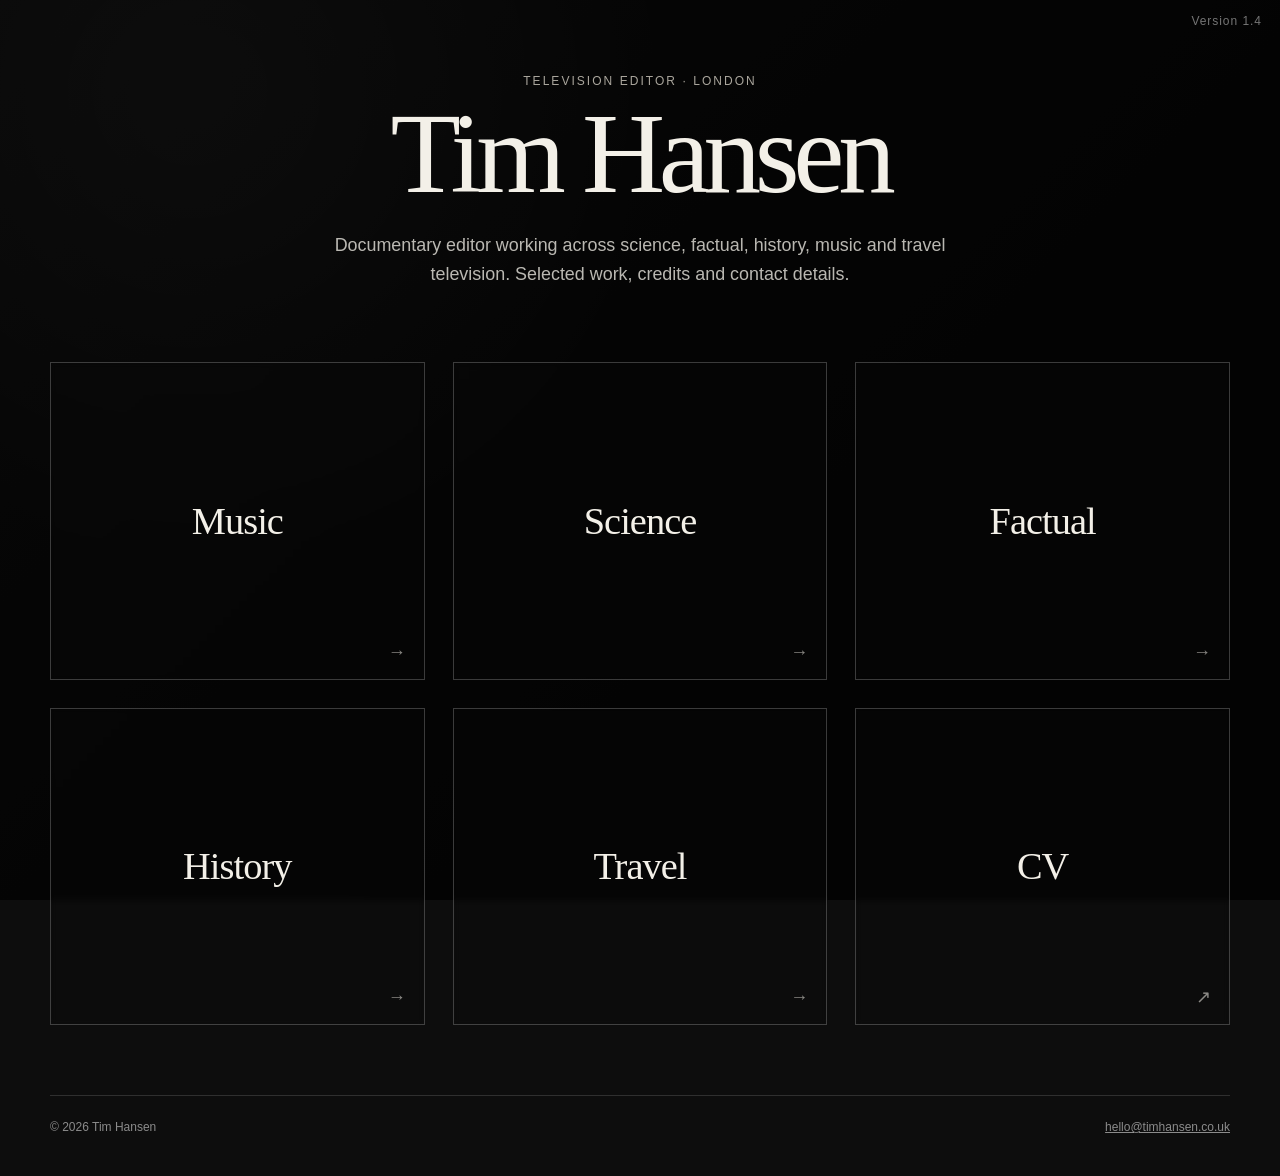
==== commit cb0397a0: "Update index.html" ====
--- a/index.html
+++ b/index.html
@@ -18,7 +18,7 @@
 </head>
 <body>
 <div class="backgrounds" id="backgrounds" aria-hidden="true"></div>
-<div class="version">Version 1.3</div>
+<div class="version">Version 1.4</div>
 <main class="shell">
 <section class="hero" aria-labelledby="page-title">
 <p class="eyebrow">Television Editor · London</p>
@@ -36,7 +36,7 @@
 <footer class="footer"><span>© <span id="year"></span> Tim Hansen</span><span><a href="mailto:hello@timhansen.co.uk">hello@timhansen.co.uk</a></span></footer>
 </main>
 <div class="modal" id="clip-modal" role="dialog" aria-modal="true" aria-hidden="true" aria-labelledby="modal-title">
-<div class="modal-inner"><div class="modal-top"><p class="modal-title" id="modal-title">Selected work</p><button type="button" class="back-button" id="close-clip">← Back to splash page</button></div><div class="video-frame" id="video-frame"></div></div>
+<div class="modal-inner"><div class="modal-top"><p class="modal-title" id="modal-title">Selected work</p><a href="#home" class="back-button" id="close-clip" role="button">← Back to splash page</a></div><div class="video-frame" id="video-frame"></div></div>
 </div>
 <script>
 const backgroundFiles=["images/hero-01.jpg","images/hero-02.jpg","images/hero-03.jpg","images/hero-04.jpg","images/hero-05.jpg","images/hero-06.jpg"];
@@ -45,7 +45,7 @@
 setInterval(()=>{if(loadedBackgrounds.length<2)return;loadedBackgrounds[activeBackground].classList.remove("is-active");activeBackground=(activeBackground+1)%loadedBackgrounds.length;loadedBackgrounds[activeBackground].classList.add("is-active")},11000);
 const modal=document.getElementById("clip-modal"),videoFrame=document.getElementById("video-frame"),modalTitle=document.getElementById("modal-title"),closeButton=document.getElementById("close-clip"),openButtons=document.querySelectorAll(".js-open-clip");let lastFocusedElement=null;
 function openClip(button){lastFocusedElement=document.activeElement;modalTitle.textContent=`${button.dataset.title} — temporary test clip`;const iframe=document.createElement("iframe");iframe.src="https://www.youtube-nocookie.com/embed/dQw4w9WgXcQ?autoplay=1&rel=0&modestbranding=1";iframe.title=`${button.dataset.title} — temporary test clip`;iframe.allow="accelerometer; autoplay; clipboard-write; encrypted-media; gyroscope; picture-in-picture; web-share";iframe.referrerPolicy="strict-origin-when-cross-origin";iframe.allowFullscreen=true;videoFrame.replaceChildren(iframe);modal.classList.add("is-open");modal.setAttribute("aria-hidden","false");document.body.classList.add("modal-open");closeButton.focus()}
-function closeClip(){modal.classList.remove("is-open");modal.setAttribute("aria-hidden","true");document.body.classList.remove("modal-open");videoFrame.replaceChildren();if(lastFocusedElement)lastFocusedElement.focus()}
+function closeClip(event){if(event){event.preventDefault();event.stopPropagation()}modal.classList.remove("is-open");modal.setAttribute("aria-hidden","true");document.body.classList.remove("modal-open");videoFrame.replaceChildren();if(window.location.hash!=="#home"){history.replaceState(null,"",window.location.pathname+window.location.search+"#home")}if(lastFocusedElement)lastFocusedElement.focus()}
 openButtons.forEach(button=>button.addEventListener("click",()=>openClip(button)));closeButton.addEventListener("click",closeClip);modal.addEventListener("click",event=>{if(event.target===modal)closeClip()});document.addEventListener("keydown",event=>{if(event.key==="Escape"&&modal.classList.contains("is-open"))closeClip()});document.getElementById("year").textContent=new Date().getFullYear();
 </script>
 </body>
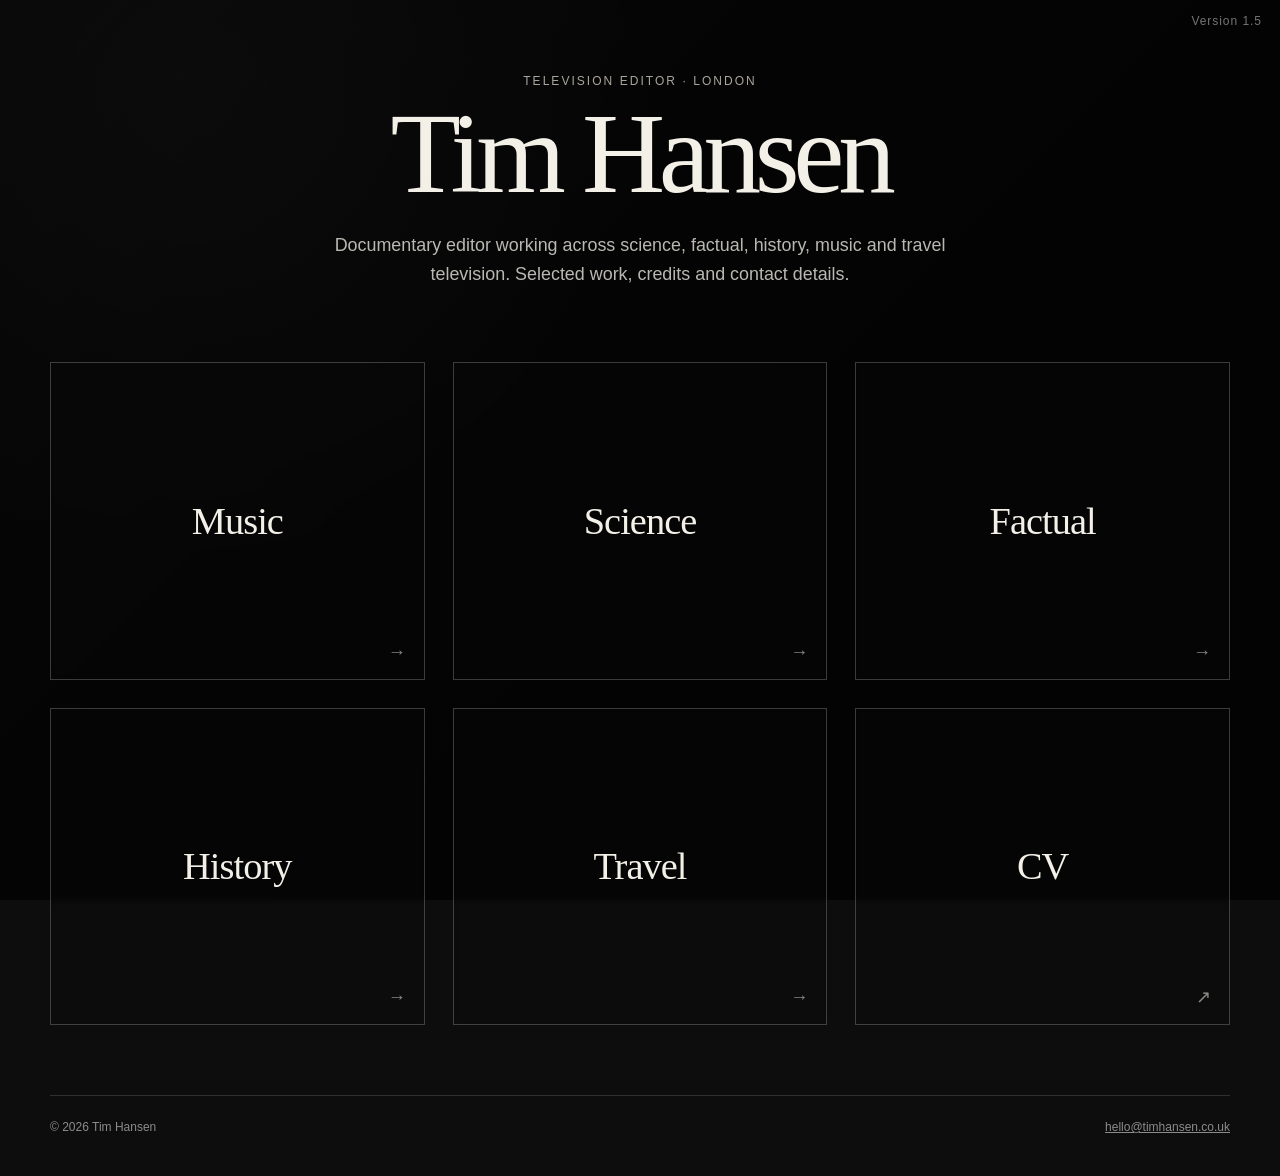
==== commit e4304f09: "version 1.5" ====
--- a/index.html
+++ b/index.html
@@ -1,52 +1,41 @@
 <!DOCTYPE html>
 <html lang="en">
 <head>
-<meta charset="UTF-8">
-<meta name="viewport" content="width=device-width,initial-scale=1.0">
-<meta name="description" content="Tim Hansen — Documentary and Television Editor based in London.">
-<title>Tim Hansen — Television Editor</title>
-<style>
-:root{--bg:#0d0d0d;--text:#f3f0e8;--muted:#aaa69d;--line:rgba(255,255,255,.22);--tile:rgba(12,12,12,.30);--tile-hover:rgba(243,240,232,.94);--tile-hover-text:#111;--width:1180px}
-*{box-sizing:border-box}html,body{min-height:100%}body{margin:0;min-height:100vh;overflow-x:hidden;background:var(--bg);color:var(--text);font-family:Arial,Helvetica,sans-serif;-webkit-font-smoothing:antialiased}body.modal-open{overflow:hidden}a,button{color:inherit;font:inherit}button{appearance:none}
-.backgrounds,.backgrounds::after{position:fixed;inset:0;pointer-events:none}.backgrounds{z-index:-2;overflow:hidden;background:radial-gradient(circle at 15% 10%,rgba(255,255,255,.08),transparent 35%),linear-gradient(135deg,#171717,#090909 65%)}.backgrounds::after{content:"";z-index:2;background:rgba(0,0,0,.68)}.background{position:absolute;inset:-3%;opacity:0;background-position:center;background-size:cover;transform:scale(1.03);transition:opacity 1.8s ease;animation:drift 18s ease-in-out infinite alternate}.background.is-active{opacity:1}@keyframes drift{from{transform:scale(1.03)}to{transform:scale(1.09) translate3d(-1.2%,-.8%,0)}}
-.version{position:fixed;top:14px;right:18px;z-index:20;color:rgba(255,255,255,.45);font-size:12px;letter-spacing:.08em}.shell{width:min(calc(100% - 48px),var(--width));margin:0 auto;padding:74px 0 42px}.hero{width:min(660px,100%);margin:0 auto;text-align:center}.eyebrow{margin:0 0 15px;color:var(--muted);font-size:12px;letter-spacing:.17em;text-transform:uppercase}h1{margin:0;font:400 clamp(4.2rem,9vw,7.4rem)/.88 Georgia,"Times New Roman",serif;letter-spacing:-.055em}.intro{max-width:620px;margin:27px auto 0;color:rgba(243,240,232,.76);font-size:clamp(1rem,1.4vw,1.15rem);line-height:1.58}
-.tiles{display:grid;grid-template-columns:repeat(3,minmax(0,1fr));gap:28px;margin:74px auto 0}.tile{position:relative;display:grid;place-items:center;aspect-ratio:1.18/1;min-height:235px;padding:28px;border:1px solid var(--line);background:var(--tile);color:var(--text);text-align:center;text-decoration:none;cursor:pointer;backdrop-filter:blur(3px);-webkit-backdrop-filter:blur(3px);transition:background .22s ease,color .22s ease,border-color .22s ease,transform .22s ease}.tile:hover,.tile:focus-visible{border-color:var(--text);background:var(--tile-hover);color:var(--tile-hover-text);transform:translateY(-4px);outline:none}.tile-label{font:400 clamp(1.8rem,3vw,3rem)/1 Georgia,"Times New Roman",serif;letter-spacing:-.025em}.tile-arrow{position:absolute;right:18px;bottom:16px;font-size:18px;opacity:.55;transition:transform .2s ease}.tile:hover .tile-arrow,.tile:focus-visible .tile-arrow{transform:translateX(4px);opacity:1}
-.footer{display:flex;justify-content:space-between;gap:24px;margin-top:70px;padding-top:24px;border-top:1px solid rgba(255,255,255,.14);color:rgba(255,255,255,.52);font-size:12px}.footer a{color:inherit}
-.modal{position:fixed;inset:0;z-index:9999;display:grid;place-items:center;padding:24px;background:rgba(0,0,0,.96);opacity:0;visibility:hidden;pointer-events:none;transition:opacity .22s ease,visibility .22s ease}.modal.is-open{opacity:1;visibility:visible;pointer-events:auto}.modal-inner{width:min(1100px,100%);transform:translateY(12px);transition:transform .22s ease}.modal.is-open .modal-inner{transform:translateY(0)}.modal-top{display:flex;justify-content:space-between;align-items:center;gap:20px;margin-bottom:14px}.modal-title{margin:0;font-size:12px;letter-spacing:.12em;text-transform:uppercase}.back-button{border:1px solid rgba(255,255,255,.28);background:transparent;padding:10px 14px;color:var(--text);cursor:pointer}.back-button:hover,.back-button:focus-visible{background:var(--text);color:#111;outline:none}.video-frame{position:relative;width:100%;aspect-ratio:16/9;background:#000}.video-frame iframe{position:absolute;inset:0;width:100%;height:100%;border:0}
-@media(max-width:820px){.shell{padding-top:60px}.tiles{grid-template-columns:repeat(2,minmax(0,1fr))}}@media(max-width:560px){.shell{width:min(calc(100% - 28px),var(--width))}.tiles{grid-template-columns:1fr;gap:16px;margin-top:50px}.tile{min-height:170px;aspect-ratio:1.65/1}.footer{display:block}.footer span:last-child{display:block;margin-top:8px}.modal{padding:14px}.modal-top{align-items:flex-start}}@media(prefers-reduced-motion:reduce){*,*::before,*::after{animation:none!important;transition-duration:.01ms!important}}
-</style>
+  <meta charset="UTF-8">
+  <meta name="viewport" content="width=device-width, initial-scale=1.0">
+  <meta name="description" content="Tim Hansen — Documentary and Television Editor based in London.">
+  <title>Tim Hansen — Television Editor</title>
+  <link rel="stylesheet" href="assets/styles.css">
 </head>
 <body>
-<div class="backgrounds" id="backgrounds" aria-hidden="true"></div>
-<div class="version">Version 1.4</div>
-<main class="shell">
-<section class="hero" aria-labelledby="page-title">
-<p class="eyebrow">Television Editor · London</p>
-<h1 id="page-title">Tim Hansen</h1>
-<p class="intro">Documentary editor working across science, factual, history, music and travel television. Selected work, credits and contact details.</p>
-</section>
-<section class="tiles" aria-label="Portfolio navigation">
-<button class="tile js-open-clip" type="button" data-title="Music"><span class="tile-label">Music</span><span class="tile-arrow" aria-hidden="true">→</span></button>
-<button class="tile js-open-clip" type="button" data-title="Science"><span class="tile-label">Science</span><span class="tile-arrow" aria-hidden="true">→</span></button>
-<button class="tile js-open-clip" type="button" data-title="Factual"><span class="tile-label">Factual</span><span class="tile-arrow" aria-hidden="true">→</span></button>
-<button class="tile js-open-clip" type="button" data-title="History"><span class="tile-label">History</span><span class="tile-arrow" aria-hidden="true">→</span></button>
-<button class="tile js-open-clip" type="button" data-title="Travel"><span class="tile-label">Travel</span><span class="tile-arrow" aria-hidden="true">→</span></button>
-<a class="tile" href="Editor_Tim_Hansen_CV_JUL2026.pdf" target="_blank" rel="noopener"><span class="tile-label">CV</span><span class="tile-arrow" aria-hidden="true">↗</span></a>
-</section>
-<footer class="footer"><span>© <span id="year"></span> Tim Hansen</span><span><a href="mailto:hello@timhansen.co.uk">hello@timhansen.co.uk</a></span></footer>
-</main>
-<div class="modal" id="clip-modal" role="dialog" aria-modal="true" aria-hidden="true" aria-labelledby="modal-title">
-<div class="modal-inner"><div class="modal-top"><p class="modal-title" id="modal-title">Selected work</p><a href="#home" class="back-button" id="close-clip" role="button">← Back to splash page</a></div><div class="video-frame" id="video-frame"></div></div>
-</div>
-<script>
-const backgroundFiles=["images/hero-01.jpg","images/hero-02.jpg","images/hero-03.jpg","images/hero-04.jpg","images/hero-05.jpg","images/hero-06.jpg"];
-const backgrounds=document.getElementById("backgrounds"),loadedBackgrounds=[];let activeBackground=0;
-backgroundFiles.forEach(src=>{const image=new Image();image.onload=()=>{const layer=document.createElement("div");layer.className="background";layer.style.backgroundImage=`url("${src}")`;backgrounds.appendChild(layer);loadedBackgrounds.push(layer);if(loadedBackgrounds.length===1)layer.classList.add("is-active")};image.src=src});
-setInterval(()=>{if(loadedBackgrounds.length<2)return;loadedBackgrounds[activeBackground].classList.remove("is-active");activeBackground=(activeBackground+1)%loadedBackgrounds.length;loadedBackgrounds[activeBackground].classList.add("is-active")},11000);
-const modal=document.getElementById("clip-modal"),videoFrame=document.getElementById("video-frame"),modalTitle=document.getElementById("modal-title"),closeButton=document.getElementById("close-clip"),openButtons=document.querySelectorAll(".js-open-clip");let lastFocusedElement=null;
-function openClip(button){lastFocusedElement=document.activeElement;modalTitle.textContent=`${button.dataset.title} — temporary test clip`;const iframe=document.createElement("iframe");iframe.src="https://www.youtube-nocookie.com/embed/dQw4w9WgXcQ?autoplay=1&rel=0&modestbranding=1";iframe.title=`${button.dataset.title} — temporary test clip`;iframe.allow="accelerometer; autoplay; clipboard-write; encrypted-media; gyroscope; picture-in-picture; web-share";iframe.referrerPolicy="strict-origin-when-cross-origin";iframe.allowFullscreen=true;videoFrame.replaceChildren(iframe);modal.classList.add("is-open");modal.setAttribute("aria-hidden","false");document.body.classList.add("modal-open");closeButton.focus()}
-function closeClip(event){if(event){event.preventDefault();event.stopPropagation()}modal.classList.remove("is-open");modal.setAttribute("aria-hidden","true");document.body.classList.remove("modal-open");videoFrame.replaceChildren();if(window.location.hash!=="#home"){history.replaceState(null,"",window.location.pathname+window.location.search+"#home")}if(lastFocusedElement)lastFocusedElement.focus()}
-openButtons.forEach(button=>button.addEventListener("click",()=>openClip(button)));closeButton.addEventListener("click",closeClip);modal.addEventListener("click",event=>{if(event.target===modal)closeClip()});document.addEventListener("keydown",event=>{if(event.key==="Escape"&&modal.classList.contains("is-open"))closeClip()});document.getElementById("year").textContent=new Date().getFullYear();
-</script>
+  <div class="backgrounds" id="backgrounds" aria-hidden="true"></div>
+  <div class="version">Version 1.5</div>
+
+  <main class="shell">
+    <section class="hero" aria-labelledby="page-title">
+      <p class="eyebrow">Television Editor · London</p>
+      <h1 id="page-title">Tim Hansen</h1>
+      <p class="intro">
+        Documentary editor working across science, factual, history, music and travel television.
+        Selected work, credits and contact details.
+      </p>
+    </section>
+
+    <section class="tiles" aria-label="Portfolio navigation">
+      <a class="tile" href="music.html"><span class="tile-label">Music</span><span class="tile-arrow">→</span></a>
+      <a class="tile" href="science.html"><span class="tile-label">Science</span><span class="tile-arrow">→</span></a>
+      <a class="tile" href="factual.html"><span class="tile-label">Factual</span><span class="tile-arrow">→</span></a>
+      <a class="tile" href="history.html"><span class="tile-label">History</span><span class="tile-arrow">→</span></a>
+      <a class="tile" href="travel.html"><span class="tile-label">Travel</span><span class="tile-arrow">→</span></a>
+      <a class="tile" href="Editor_Tim_Hansen_CV_JUL2026.pdf" target="_blank" rel="noopener"><span class="tile-label">CV</span><span class="tile-arrow">↗</span></a>
+    </section>
+
+    <footer class="footer">
+      <span>© <span id="year"></span> Tim Hansen</span>
+      <span><a href="mailto:hello@timhansen.co.uk">hello@timhansen.co.uk</a></span>
+    </footer>
+  </main>
+
+  <script src="assets/site.js"></script>
 </body>
 </html>
--- a/assets/styles.css
+++ b/assets/styles.css
@@ -0,0 +1,235 @@
+:root {
+  --bg: #0d0d0d;
+  --text: #f3f0e8;
+  --muted: #aaa69d;
+  --line: rgba(255,255,255,.22);
+  --tile: rgba(12,12,12,.30);
+  --tile-hover: rgba(243,240,232,.94);
+  --tile-hover-text: #111;
+  --width: 1180px;
+}
+* { box-sizing: border-box; }
+html, body { min-height: 100%; }
+body {
+  margin: 0;
+  min-height: 100vh;
+  overflow-x: hidden;
+  background: var(--bg);
+  color: var(--text);
+  font-family: Arial, Helvetica, sans-serif;
+  -webkit-font-smoothing: antialiased;
+}
+a, button { color: inherit; font: inherit; }
+button { appearance: none; }
+.backgrounds, .backgrounds::after {
+  position: fixed;
+  inset: 0;
+  pointer-events: none;
+}
+.backgrounds {
+  z-index: -2;
+  overflow: hidden;
+  background:
+    radial-gradient(circle at 15% 10%, rgba(255,255,255,.08), transparent 35%),
+    linear-gradient(135deg, #171717, #090909 65%);
+}
+.backgrounds::after {
+  content: "";
+  z-index: 2;
+  background: rgba(0,0,0,.70);
+}
+.background {
+  position: absolute;
+  inset: -3%;
+  opacity: 0;
+  background-position: center;
+  background-size: cover;
+  transform: scale(1.03);
+  transition: opacity 1.8s ease;
+  animation: drift 18s ease-in-out infinite alternate;
+}
+.background.is-active { opacity: 1; }
+@keyframes drift {
+  from { transform: scale(1.03) translate3d(0,0,0); }
+  to   { transform: scale(1.09) translate3d(-1.2%, -.8%, 0); }
+}
+.version {
+  position: fixed;
+  top: 14px;
+  right: 18px;
+  z-index: 20;
+  color: rgba(255,255,255,.45);
+  font-size: 12px;
+  letter-spacing: .08em;
+}
+.shell {
+  width: min(calc(100% - 48px), var(--width));
+  margin: 0 auto;
+  padding: 74px 0 42px;
+}
+.hero {
+  width: min(680px, 100%);
+  margin: 0 auto;
+  text-align: center;
+}
+.eyebrow {
+  margin: 0 0 15px;
+  color: var(--muted);
+  font-size: 12px;
+  letter-spacing: .17em;
+  text-transform: uppercase;
+}
+h1 {
+  margin: 0;
+  font: 400 clamp(4.2rem, 9vw, 7.4rem)/.88 Georgia, "Times New Roman", serif;
+  letter-spacing: -.055em;
+}
+.intro {
+  max-width: 640px;
+  margin: 27px auto 0;
+  color: rgba(243,240,232,.76);
+  font-size: clamp(1rem, 1.4vw, 1.15rem);
+  line-height: 1.58;
+}
+.tiles {
+  display: grid;
+  grid-template-columns: repeat(3, minmax(0, 1fr));
+  gap: 28px;
+  margin: 74px auto 0;
+}
+.tile {
+  position: relative;
+  display: grid;
+  place-items: center;
+  aspect-ratio: 1.18 / 1;
+  min-height: 235px;
+  padding: 28px;
+  border: 1px solid var(--line);
+  background: var(--tile);
+  color: var(--text);
+  text-align: center;
+  text-decoration: none;
+  cursor: pointer;
+  backdrop-filter: blur(3px);
+  -webkit-backdrop-filter: blur(3px);
+  transition: background .22s ease, color .22s ease, border-color .22s ease, transform .22s ease;
+}
+.tile:hover, .tile:focus-visible {
+  border-color: var(--text);
+  background: var(--tile-hover);
+  color: var(--tile-hover-text);
+  transform: translateY(-4px);
+  outline: none;
+}
+.tile-label {
+  font: 400 clamp(1.8rem, 3vw, 3rem)/1 Georgia, "Times New Roman", serif;
+  letter-spacing: -.025em;
+}
+.tile-arrow {
+  position: absolute;
+  right: 18px;
+  bottom: 16px;
+  font-size: 18px;
+  opacity: .55;
+  transition: transform .2s ease;
+}
+.tile:hover .tile-arrow, .tile:focus-visible .tile-arrow {
+  transform: translateX(4px);
+  opacity: 1;
+}
+.footer {
+  display: flex;
+  justify-content: space-between;
+  gap: 24px;
+  margin-top: 70px;
+  padding-top: 24px;
+  border-top: 1px solid rgba(255,255,255,.14);
+  color: rgba(255,255,255,.52);
+  font-size: 12px;
+}
+.topbar {
+  display: flex;
+  justify-content: space-between;
+  align-items: center;
+  gap: 20px;
+  margin-bottom: 56px;
+}
+.home-link {
+  text-decoration: none;
+  font-size: 13px;
+  letter-spacing: .08em;
+  text-transform: uppercase;
+}
+.home-link:hover { text-decoration: underline; }
+.category-header {
+  max-width: 780px;
+  margin-bottom: 48px;
+}
+.category-title {
+  margin: 0;
+  font: 400 clamp(4rem, 9vw, 7rem)/.92 Georgia, "Times New Roman", serif;
+  letter-spacing: -.05em;
+}
+.category-copy {
+  max-width: 650px;
+  margin: 22px 0 0;
+  color: rgba(243,240,232,.75);
+  line-height: 1.6;
+}
+.work-grid {
+  display: grid;
+  grid-template-columns: repeat(2, minmax(0, 1fr));
+  gap: 26px;
+}
+.work-card {
+  border: 1px solid var(--line);
+  background: rgba(10,10,10,.34);
+  padding: 18px;
+}
+.work-frame {
+  position: relative;
+  aspect-ratio: 16 / 9;
+  background: #050505;
+  overflow: hidden;
+}
+.work-frame iframe {
+  position: absolute;
+  inset: 0;
+  width: 100%;
+  height: 100%;
+  border: 0;
+}
+.work-meta { padding: 16px 2px 2px; }
+.work-title {
+  margin: 0 0 7px;
+  font: 400 1.45rem/1.2 Georgia, "Times New Roman", serif;
+}
+.work-desc {
+  margin: 0;
+  color: rgba(243,240,232,.62);
+  line-height: 1.5;
+}
+.placeholder {
+  display: grid;
+  place-items: center;
+  height: 100%;
+  color: rgba(255,255,255,.45);
+  text-align: center;
+  padding: 24px;
+}
+@media (max-width: 820px) {
+  .shell { padding-top: 60px; }
+  .tiles { grid-template-columns: repeat(2, minmax(0, 1fr)); }
+  .work-grid { grid-template-columns: 1fr; }
+}
+@media (max-width: 560px) {
+  .shell { width: min(calc(100% - 28px), var(--width)); }
+  .tiles { grid-template-columns: 1fr; gap: 16px; margin-top: 50px; }
+  .tile { min-height: 170px; aspect-ratio: 1.65 / 1; }
+  .footer { display: block; }
+  .footer span:last-child { display: block; margin-top: 8px; }
+  .topbar { margin-bottom: 42px; }
+}
+@media (prefers-reduced-motion: reduce) {
+  *, *::before, *::after { animation: none !important; transition-duration: .01ms !important; }
+}
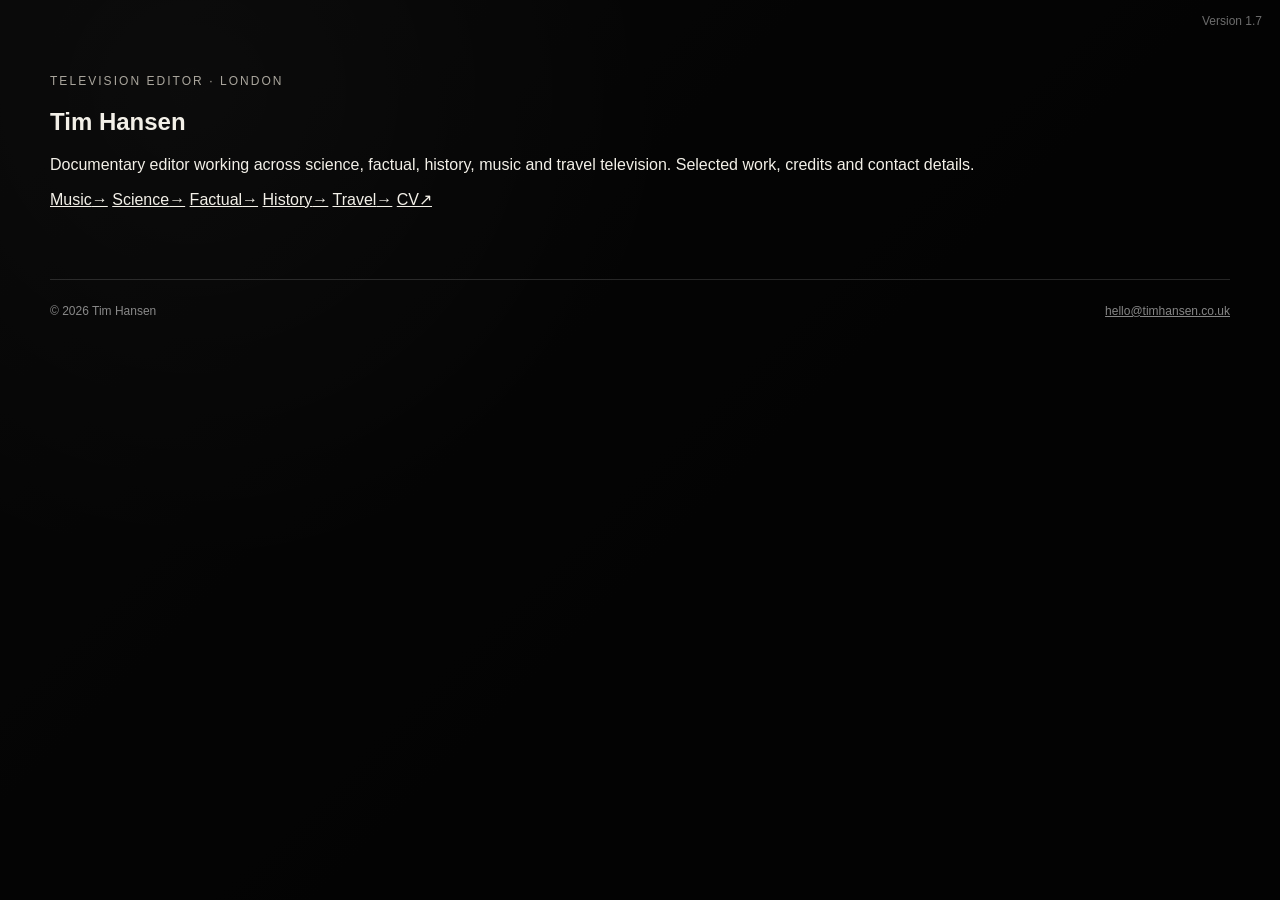
==== commit cef3a2b2: "1.7" ====
--- a/index.html
+++ b/index.html
@@ -9,7 +9,7 @@
 </head>
 <body>
   <div class="backgrounds" id="backgrounds" aria-hidden="true"></div>
-  <div class="version">Version 1.5</div>
+  <div class="version">Version 1.7</div>
 
   <main class="shell">
     <section class="hero" aria-labelledby="page-title">
--- a/assets/styles.css
+++ b/assets/styles.css
@@ -3,9 +3,7 @@
   --text: #f3f0e8;
   --muted: #aaa69d;
   --line: rgba(255,255,255,.22);
-  --tile: rgba(12,12,12,.30);
-  --tile-hover: rgba(243,240,232,.94);
-  --tile-hover-text: #111;
+  --tile: rgba(12,12,12,.36);
   --width: 1180px;
 }
 * { box-sizing: border-box; }
@@ -13,14 +11,12 @@
 body {
   margin: 0;
   min-height: 100vh;
-  overflow-x: hidden;
   background: var(--bg);
   color: var(--text);
   font-family: Arial, Helvetica, sans-serif;
   -webkit-font-smoothing: antialiased;
 }
-a, button { color: inherit; font: inherit; }
-button { appearance: none; }
+a { color: inherit; }
 .backgrounds, .backgrounds::after {
   position: fixed;
   inset: 0;
@@ -28,50 +24,39 @@
 }
 .backgrounds {
   z-index: -2;
-  overflow: hidden;
   background:
     radial-gradient(circle at 15% 10%, rgba(255,255,255,.08), transparent 35%),
     linear-gradient(135deg, #171717, #090909 65%);
 }
 .backgrounds::after {
   content: "";
-  z-index: 2;
   background: rgba(0,0,0,.70);
-}
-.background {
-  position: absolute;
-  inset: -3%;
-  opacity: 0;
-  background-position: center;
-  background-size: cover;
-  transform: scale(1.03);
-  transition: opacity 1.8s ease;
-  animation: drift 18s ease-in-out infinite alternate;
-}
-.background.is-active { opacity: 1; }
-@keyframes drift {
-  from { transform: scale(1.03) translate3d(0,0,0); }
-  to   { transform: scale(1.09) translate3d(-1.2%, -.8%, 0); }
 }
 .version {
   position: fixed;
   top: 14px;
   right: 18px;
-  z-index: 20;
-  color: rgba(255,255,255,.45);
+  color: rgba(255,255,255,.42);
   font-size: 12px;
-  letter-spacing: .08em;
 }
 .shell {
   width: min(calc(100% - 48px), var(--width));
   margin: 0 auto;
   padding: 74px 0 42px;
 }
-.hero {
-  width: min(680px, 100%);
-  margin: 0 auto;
-  text-align: center;
+.topbar {
+  display: flex;
+  justify-content: space-between;
+  gap: 20px;
+  margin-bottom: 56px;
 }
+.home-link {
+  text-decoration: none;
+  font-size: 13px;
+  letter-spacing: .08em;
+  text-transform: uppercase;
+}
+.home-link:hover { text-decoration: underline; }
 .eyebrow {
   margin: 0 0 15px;
   color: var(--muted);
@@ -79,63 +64,85 @@
   letter-spacing: .17em;
   text-transform: uppercase;
 }
-h1 {
+.category-header {
+  max-width: 780px;
+  margin-bottom: 54px;
+}
+.category-title {
   margin: 0;
-  font: 400 clamp(4.2rem, 9vw, 7.4rem)/.88 Georgia, "Times New Roman", serif;
-  letter-spacing: -.055em;
+  font: 400 clamp(4rem, 9vw, 7rem)/.92 Georgia, "Times New Roman", serif;
+  letter-spacing: -.05em;
 }
-.intro {
-  max-width: 640px;
-  margin: 27px auto 0;
-  color: rgba(243,240,232,.76);
-  font-size: clamp(1rem, 1.4vw, 1.15rem);
-  line-height: 1.58;
+.category-copy {
+  max-width: 680px;
+  margin: 22px 0 0;
+  color: rgba(243,240,232,.75);
+  line-height: 1.6;
 }
-.tiles {
-  display: grid;
-  grid-template-columns: repeat(3, minmax(0, 1fr));
-  gap: 28px;
-  margin: 74px auto 0;
+.section-heading {
+  margin: 0 0 20px;
+  font-size: 12px;
+  font-weight: normal;
+  letter-spacing: .17em;
+  text-transform: uppercase;
+  color: var(--muted);
 }
-.tile {
-  position: relative;
+.hero-card {
+  margin-bottom: 62px;
+  border: 1px solid var(--line);
+  background: var(--tile);
+  padding: 20px;
+}
+.hero-frame {
   display: grid;
   place-items: center;
-  aspect-ratio: 1.18 / 1;
-  min-height: 235px;
-  padding: 28px;
+  aspect-ratio: 16 / 9;
+  background: #050505;
+  color: rgba(255,255,255,.42);
+  text-align: center;
+  padding: 30px;
+}
+.hero-meta, .work-meta { padding: 17px 2px 2px; }
+.hero-title, .work-title {
+  margin: 0 0 7px;
+  font: 400 1.5rem/1.2 Georgia, "Times New Roman", serif;
+}
+.work-desc, .hero-desc {
+  margin: 0;
+  color: rgba(243,240,232,.62);
+  line-height: 1.5;
+}
+.work-grid {
+  display: grid;
+  grid-template-columns: repeat(2, minmax(0, 1fr));
+  gap: 26px;
+}
+.work-card {
   border: 1px solid var(--line);
   background: var(--tile);
-  color: var(--text);
+  padding: 18px;
+}
+.work-frame {
+  position: relative;
+  aspect-ratio: 16 / 9;
+  overflow: hidden;
+  background: #050505;
+}
+.work-frame.is-four-three { aspect-ratio: 4 / 3; }
+.work-frame iframe {
+  position: absolute;
+  inset: 0;
+  width: 100%;
+  height: 100%;
+  border: 0;
+}
+.placeholder {
+  display: grid;
+  place-items: center;
+  height: 100%;
+  padding: 24px;
+  color: rgba(255,255,255,.42);
   text-align: center;
-  text-decoration: none;
-  cursor: pointer;
-  backdrop-filter: blur(3px);
-  -webkit-backdrop-filter: blur(3px);
-  transition: background .22s ease, color .22s ease, border-color .22s ease, transform .22s ease;
-}
-.tile:hover, .tile:focus-visible {
-  border-color: var(--text);
-  background: var(--tile-hover);
-  color: var(--tile-hover-text);
-  transform: translateY(-4px);
-  outline: none;
-}
-.tile-label {
-  font: 400 clamp(1.8rem, 3vw, 3rem)/1 Georgia, "Times New Roman", serif;
-  letter-spacing: -.025em;
-}
-.tile-arrow {
-  position: absolute;
-  right: 18px;
-  bottom: 16px;
-  font-size: 18px;
-  opacity: .55;
-  transition: transform .2s ease;
-}
-.tile:hover .tile-arrow, .tile:focus-visible .tile-arrow {
-  transform: translateX(4px);
-  opacity: 1;
 }
 .footer {
   display: flex;
@@ -147,89 +154,11 @@
   color: rgba(255,255,255,.52);
   font-size: 12px;
 }
-.topbar {
-  display: flex;
-  justify-content: space-between;
-  align-items: center;
-  gap: 20px;
-  margin-bottom: 56px;
-}
-.home-link {
-  text-decoration: none;
-  font-size: 13px;
-  letter-spacing: .08em;
-  text-transform: uppercase;
-}
-.home-link:hover { text-decoration: underline; }
-.category-header {
-  max-width: 780px;
-  margin-bottom: 48px;
-}
-.category-title {
-  margin: 0;
-  font: 400 clamp(4rem, 9vw, 7rem)/.92 Georgia, "Times New Roman", serif;
-  letter-spacing: -.05em;
-}
-.category-copy {
-  max-width: 650px;
-  margin: 22px 0 0;
-  color: rgba(243,240,232,.75);
-  line-height: 1.6;
-}
-.work-grid {
-  display: grid;
-  grid-template-columns: repeat(2, minmax(0, 1fr));
-  gap: 26px;
-}
-.work-card {
-  border: 1px solid var(--line);
-  background: rgba(10,10,10,.34);
-  padding: 18px;
-}
-.work-frame {
-  position: relative;
-  aspect-ratio: 16 / 9;
-  background: #050505;
-  overflow: hidden;
-}
-.work-frame iframe {
-  position: absolute;
-  inset: 0;
-  width: 100%;
-  height: 100%;
-  border: 0;
-}
-.work-meta { padding: 16px 2px 2px; }
-.work-title {
-  margin: 0 0 7px;
-  font: 400 1.45rem/1.2 Georgia, "Times New Roman", serif;
-}
-.work-desc {
-  margin: 0;
-  color: rgba(243,240,232,.62);
-  line-height: 1.5;
-}
-.placeholder {
-  display: grid;
-  place-items: center;
-  height: 100%;
-  color: rgba(255,255,255,.45);
-  text-align: center;
-  padding: 24px;
-}
 @media (max-width: 820px) {
-  .shell { padding-top: 60px; }
-  .tiles { grid-template-columns: repeat(2, minmax(0, 1fr)); }
   .work-grid { grid-template-columns: 1fr; }
 }
 @media (max-width: 560px) {
-  .shell { width: min(calc(100% - 28px), var(--width)); }
-  .tiles { grid-template-columns: 1fr; gap: 16px; margin-top: 50px; }
-  .tile { min-height: 170px; aspect-ratio: 1.65 / 1; }
+  .shell { width: min(calc(100% - 28px), var(--width)); padding-top: 58px; }
   .footer { display: block; }
   .footer span:last-child { display: block; margin-top: 8px; }
-  .topbar { margin-bottom: 42px; }
-}
-@media (prefers-reduced-motion: reduce) {
-  *, *::before, *::after { animation: none !important; transition-duration: .01ms !important; }
 }
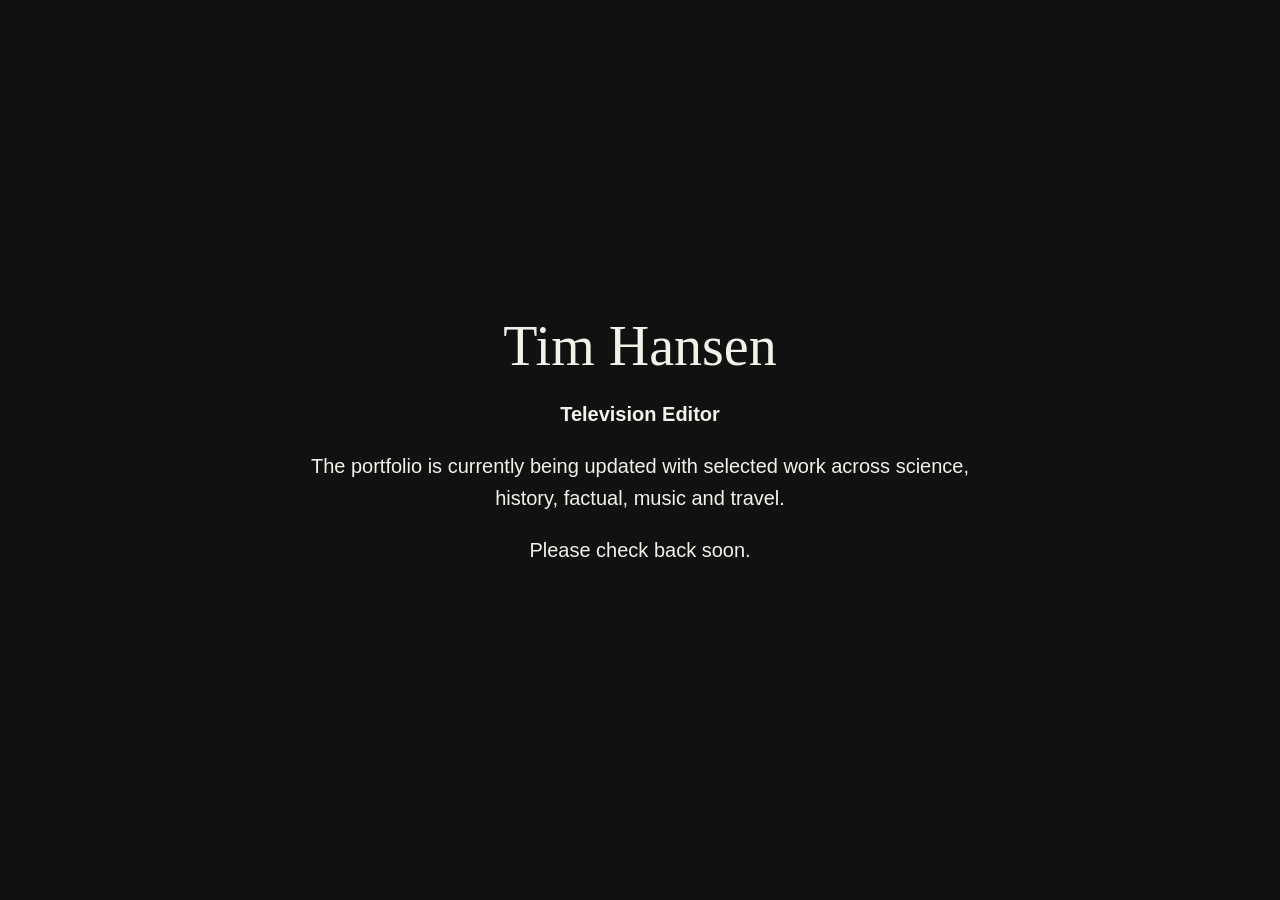
==== commit 2bdbaa4d: "Update index.html" ====
--- a/index.html
+++ b/index.html
@@ -1,41 +1 @@
-<!DOCTYPE html>
-<html lang="en">
-<head>
-  <meta charset="UTF-8">
-  <meta name="viewport" content="width=device-width, initial-scale=1.0">
-  <meta name="description" content="Tim Hansen — Documentary and Television Editor based in London.">
-  <title>Tim Hansen — Television Editor</title>
-  <link rel="stylesheet" href="assets/styles.css">
-</head>
-<body>
-  <div class="backgrounds" id="backgrounds" aria-hidden="true"></div>
-  <div class="version">Version 1.7</div>
-
-  <main class="shell">
-    <section class="hero" aria-labelledby="page-title">
-      <p class="eyebrow">Television Editor · London</p>
-      <h1 id="page-title">Tim Hansen</h1>
-      <p class="intro">
-        Documentary editor working across science, factual, history, music and travel television.
-        Selected work, credits and contact details.
-      </p>
-    </section>
-
-    <section class="tiles" aria-label="Portfolio navigation">
-      <a class="tile" href="music.html"><span class="tile-label">Music</span><span class="tile-arrow">→</span></a>
-      <a class="tile" href="science.html"><span class="tile-label">Science</span><span class="tile-arrow">→</span></a>
-      <a class="tile" href="factual.html"><span class="tile-label">Factual</span><span class="tile-arrow">→</span></a>
-      <a class="tile" href="history.html"><span class="tile-label">History</span><span class="tile-arrow">→</span></a>
-      <a class="tile" href="travel.html"><span class="tile-label">Travel</span><span class="tile-arrow">→</span></a>
-      <a class="tile" href="Editor_Tim_Hansen_CV_JUL2026.pdf" target="_blank" rel="noopener"><span class="tile-label">CV</span><span class="tile-arrow">↗</span></a>
-    </section>
-
-    <footer class="footer">
-      <span>© <span id="year"></span> Tim Hansen</span>
-      <span><a href="mailto:hello@timhansen.co.uk">hello@timhansen.co.uk</a></span>
-    </footer>
-  </main>
-
-  <script src="assets/site.js"></script>
-</body>
-</html>
+<!doctype html><html><head><meta charset="utf-8"><meta name="viewport" content="width=device-width,initial-scale=1"><title>Tim Hansen</title><style>body{margin:0;background:#111;color:#f4f1e9;font-family:Arial,sans-serif;display:flex;min-height:100vh;align-items:center;justify-content:center}main{max-width:700px;text-align:center;padding:40px}h1{font:400 56px Georgia,serif;margin:0 0 10px}p{font-size:20px;line-height:1.6}</style></head><body><main><h1>Tim Hansen</h1><p><strong>Television Editor</strong></p><p>The portfolio is currently being updated with selected work across science, history, factual, music and travel.</p><p>Please check back soon.</p></main></body></html>
